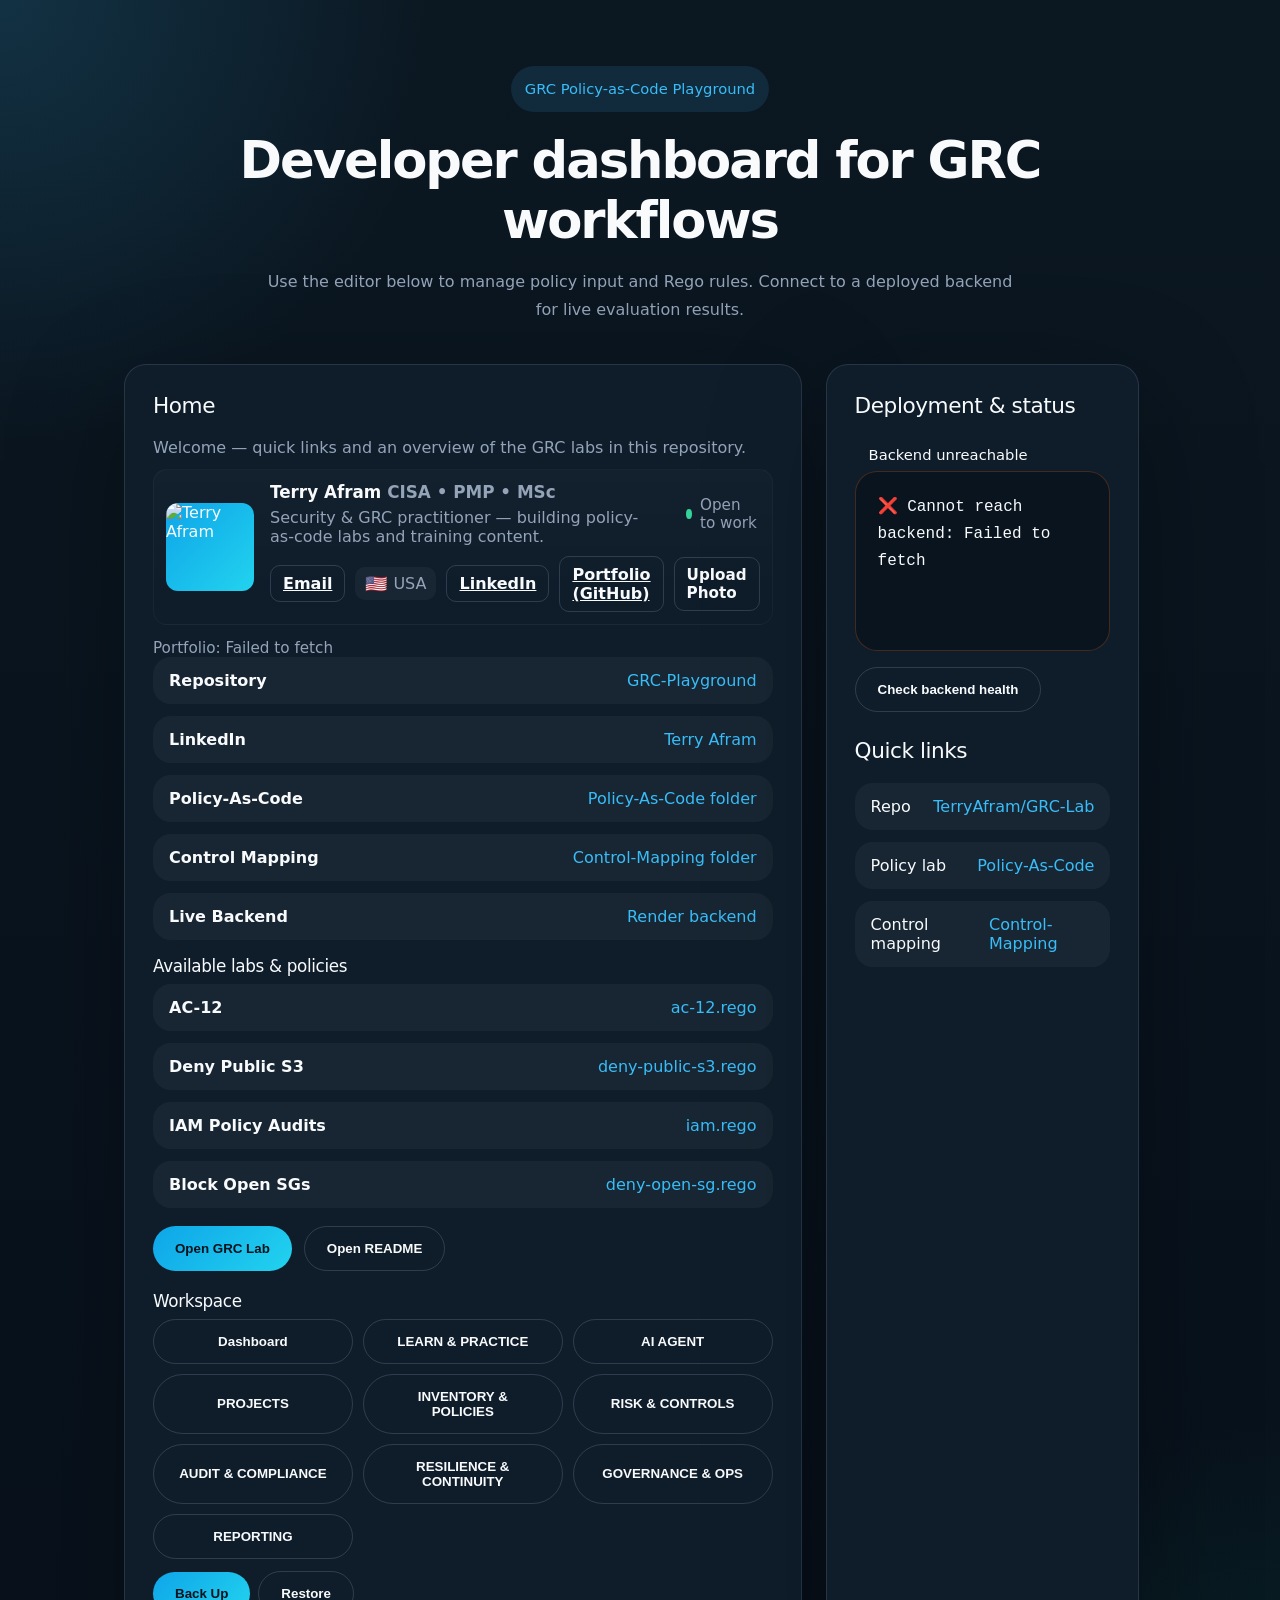
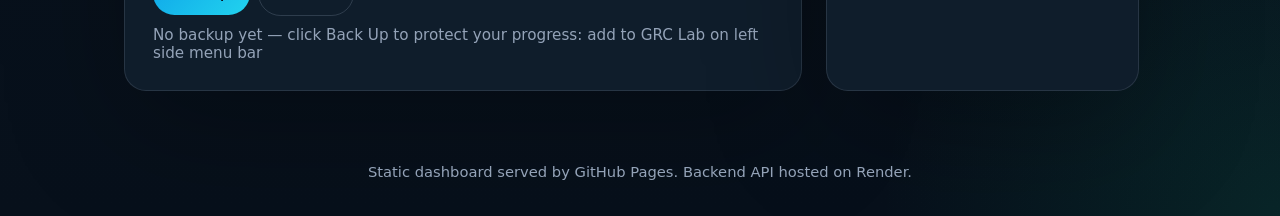
==== index.html @ cd66b857 "Force default profile avatar on Pages when no localStorage image exists" ====
<!DOCTYPE html>
<html lang="en">
<head>
  <meta charset="UTF-8" />
  <meta name="viewport" content="width=device-width, initial-scale=1.0" />
  <title>GRC Policy Dashboard</title>
  <style>
    :root {
      color-scheme: dark;
      --bg: #07101b;
      --panel: #0f1d2b;
      --panel-soft: rgba(15,29,43,.8);
      --text: #f8fafc;
      --muted: #94a3b8;
      --accent: #38bdf8;
      --accent-strong: #0ea5e9;
      --success: #22c55e;
      --warning: #facc15;
      --danger: #f97316;
      --border: rgba(148,163,184,.18);
      --radius: 22px;
      --shadow: 0 35px 120px rgba(0,0,0,.28);
    }
    * {
      box-sizing: border-box;
    }
    body {
      margin: 0;
      min-height: 100vh;
      background: radial-gradient(circle at top left, rgba(56,189,248,.16), transparent 20%),
                  radial-gradient(circle at bottom right, rgba(16,185,129,.12), transparent 18%),
                  linear-gradient(180deg, #0b1721 0%, #07101b 100%);
      color: var(--text);
      font-family: Inter, system-ui, -apple-system, BlinkMacSystemFont, "Segoe UI", sans-serif;
    }
    header {
      padding: 48px 24px 8px;
      text-align: center;
      max-width: 1080px;
      margin: 0 auto;
    }
    header h1 {
      margin: 0;
      font-size: clamp(2.5rem, 4vw, 3.8rem);
      letter-spacing: -0.04em;
    }
    header p {
      margin: 18px auto 0;
      max-width: 760px;
      color: var(--muted);
      line-height: 1.75;
      font-size: 1rem;
    }
    .grid {
      display: grid;
      grid-template-columns: 1.4fr 0.95fr;
      gap: 24px;
      max-width: 1080px;
      margin: 32px auto 48px;
      padding: 0 24px 24px;
    }
    .card {
      background: var(--panel);
      border: 1px solid var(--border);
      border-radius: var(--radius);
      box-shadow: var(--shadow);
      padding: 28px;
      overflow: hidden;
    }
    .profile-card {
      display: flex;
      gap: 16px;
      align-items: center;
      background: linear-gradient(180deg, rgba(255,255,255,0.02), transparent);
      padding: 12px;
      border-radius: 14px;
      border: 1px solid rgba(148,163,184,.06);
    }
    .profile-avatar {
      width: 88px;
      height: 88px;
      border-radius: 12px;
      overflow: hidden;
      flex-shrink: 0;
      display: flex;
      align-items: center;
      justify-content: center;
      background: linear-gradient(135deg,#0ea5e9,#22d3ee);
    }
    .profile-avatar img { width: 100%; height: 100%; object-fit: cover; display: block; }
    .profile-initials { font-weight: 800; color: #06121c; font-size: 28px; }
    .profile-meta { flex: 1; }
    .profile-name { font-size: 1.05rem; font-weight: 800; }
    .profile-bio { color: var(--muted); margin-top: 6px; }
    .profile-badges { display: flex; gap: 8px; align-items: center; margin-left: 12px; }
    .card-title {
      margin: 0 0 20px;
      font-size: 1.35rem;
      letter-spacing: -0.02em;
    }
    .pill {
      display: inline-flex;
      align-items: center;
      gap: 8px;
      padding: 10px 14px;
      border-radius: 999px;
      background: rgba(56,189,248,.12);
      color: var(--accent);
      font-size: .92rem;
      margin-bottom: 18px;
    }
    .pane {
      display: grid;
      gap: 18px;
    }
    .textarea-group {
      display: grid;
      gap: 12px;
    }
    label {
      color: var(--muted);
      font-size: .95rem;
    }
    textarea {
      width: 100%;
      min-height: 190px;
      border-radius: 20px;
      border: 1px solid rgba(148,163,184,.16);
      background: #112432;
      color: var(--text);
      padding: 18px;
      font-family: ui-monospace, SFMono-Regular, Menlo, Monaco, Consolas, "Liberation Mono", "Courier New", monospace;
      font-size: .96rem;
      line-height: 1.6;
      resize: vertical;
    }
    input[type="text"] {
      width: 100%;
      border-radius: 16px;
      border: 1px solid rgba(148,163,184,.16);
      background: #112432;
      color: var(--text);
      padding: 14px 16px;
      font-size: .95rem;
    }
    .actions {
      display: flex;
      flex-wrap: wrap;
      gap: 12px;
      margin-top: 8px;
    }
    .button {
      border: none;
      border-radius: 999px;
      cursor: pointer;
      padding: 14px 22px;
      font-weight: 700;
      transition: transform .18s ease, box-shadow .18s ease, background .18s ease;
    }
    .button:hover {
      transform: translateY(-1px);
      box-shadow: 0 18px 32px rgba(0,0,0,.22);
    }
    .button.primary { background: linear-gradient(135deg, #0ea5e9, #22d3ee); color: #06121c; }
    .button.secondary { background: rgba(255,255,255,.06); color: var(--text); }
    .button.ghost { background: transparent; border: 1px solid rgba(148,163,184,.24); color: var(--text); }
    .status-box {
      background: #09141f;
      border: 1px solid rgba(148,163,184,.12);
      border-radius: 22px;
      min-height: 180px;
      padding: 22px;
      white-space: pre-wrap;
      font-family: ui-monospace, SFMono-Regular, Menlo, Monaco, Consolas, "Liberation Mono", "Courier New", monospace;
      line-height: 1.7;
      color: var(--text);
      overflow-x: auto;
    }
    .status-box.empty { color: var(--muted); }
    .status-pill { display: inline-flex; align-items: center; gap: 8px; padding: 8px 14px; border-radius: 999px; font-size: .92rem; }
    .status-pill.live { background: rgba(34,197,94,.12); color: #86efac; }
    .status-pill.pending { background: rgba(250,204,21,.12); color: #fde68a; }
    .info-list { list-style: none; padding: 0; margin: 0; display: grid; gap: 12px; }
    .info-list a { color: var(--accent); text-decoration: none; }
    .info-list li { display: flex; justify-content: space-between; gap: 12px; padding: 14px 16px; background: rgba(255,255,255,.04); border-radius: 18px; }
    .info-list strong { color: var(--text); }
    .footer {
      text-align: center;
      color: var(--muted);
      margin: 0 auto 36px;
      max-width: 1080px;
      padding: 0 24px;
      font-size: .92rem;
    }
    @media (max-width: 960px) {
      .grid { grid-template-columns: 1fr; }
    }
  </style>
</head>
<body>
  <header>
    <p class="pill">GRC Policy-as-Code Playground</p>
    <h1>Developer dashboard for GRC workflows</h1>
    <p>Use the editor below to manage policy input and Rego rules. Connect to a deployed backend for live evaluation results.</p>
  </header>

  <main class="grid">
    <div class="left-column">
      <div id="homePanel" class="card">
        <div class="card-title">Home</div>
        <p style="color:var(--muted); margin-bottom:12px">Welcome — quick links and an overview of the GRC labs in this repository.</p>

        <div class="profile-card" style="margin-bottom:14px">
          <div class="profile-avatar">
            <img src="https://raw.githubusercontent.com/TerryAfram/GRC-Lab/main/picterry.jpeg" alt="Terry Afram" onerror="this.onerror=null;this.src='/api/profile.jpg'" />
            <div class="profile-initials">TA</div>
          </div>
          <div class="profile-meta">
            <div style="display:flex; align-items:center; justify-content:space-between; gap:12px">
              <div>
                <div class="profile-name">Terry Afram <span style="font-weight:600;color:var(--muted)">CISA • PMP • MSc</span></div>
                <div class="profile-bio">Security & GRC practitioner — building policy-as-code labs and training content.</div>
              </div>
              <div class="profile-badges">
                <span style="width:10px;height:10px;background:#34d399;border-radius:50%;display:inline-block"></span>
                <span style="color:var(--muted);font-size:.95rem">Open to work</span>
              </div>
            </div>
            <div style="margin-top:10px; display:flex; gap:10px; align-items:center;">
              <a href="mailto:aframterry@gmail.com" class="button ghost" style="padding:8px 12px; border-radius:10px">Email</a>
              <div style="display:flex; gap:6px; align-items:center; background:rgba(255,255,255,0.04); padding:6px 10px; border-radius:10px">
                <span style="font-size:18px">🇺🇸</span>
                <span style="color:var(--muted)">USA</span>
              </div>
              <a href="https://www.linkedin.com/in/terryaframkumi-cisa-pmp-msc/" target="_blank" rel="noopener" class="button ghost" style="padding:8px 12px; border-radius:10px">LinkedIn</a>
              <a href="https://github.com/TerryAfram" target="_blank" rel="noopener" class="button ghost" style="padding:8px 12px; border-radius:10px">Portfolio (GitHub)</a>
              <label class="button ghost" style="padding:8px 12px; border-radius:10px; cursor:pointer;">
                Upload Photo
                <input id="uploadPhoto" type="file" accept="image/*" style="display:none">
              </label>
            </div>
          </div>
        </div>
        <div id="portfolioInfo" style="margin-top:8px; color:var(--muted); font-size:0.95rem"></div>
        <ul class="info-list">
          <li><strong>Repository</strong><a href="https://github.com/Johnbjoseph-cybersec/GRC-Playground" target="_blank" rel="noopener">GRC-Playground</a></li>
          <li><strong>LinkedIn</strong><a href="https://www.linkedin.com/in/terryaframkumi-cisa-pmp-msc/" target="_blank" rel="noopener">Terry Afram</a></li>
          <li><strong>Policy-As-Code</strong><a href="Policy-As-Code/" target="_blank" rel="noopener">Policy-As-Code folder</a></li>
          <li><strong>Control Mapping</strong><a href="Control-Mapping/" target="_blank" rel="noopener">Control-Mapping folder</a></li>
          <li><strong>Live Backend</strong><a id="backendLink" href="https://grc-lab-1.onrender.com" target="_blank" rel="noopener">Render backend</a></li>
        </ul>
        <div style="margin-top:16px;">
          <div class="card-title" style="font-size:1.05rem; margin-bottom:8px">Available labs & policies</div>
          <ul class="info-list">
            <li><strong>AC-12</strong><a href="Policy-As-Code/ac-12/ac-12.rego">ac-12.rego</a></li>
            <li><strong>Deny Public S3</strong><a href="Policy-As-Code/Lab%2001-Deny-Public-S3/deny-public-s3.rego">deny-public-s3.rego</a></li>
            <li><strong>IAM Policy Audits</strong><a href="Policy-As-Code/IAM-Policy-Audits/policy/iam.rego">iam.rego</a></li>
            <li><strong>Block Open SGs</strong><a href="Policy-As-Code/Lab%2002-Block-Open-Security-Groups/policy/deny-open-sg.rego">deny-open-sg.rego</a></li>
          </ul>
        </div>
          <div style="margin-top:18px; display:flex; gap:12px">
            <button class="button primary" id="openLabs">Open GRC Lab</button>
            <button class="button ghost" id="goHomeReadme">Open README</button>
          </div>

          <div style="margin-top:20px">
            <div class="card-title" style="font-size:1.05rem; margin-bottom:8px">Workspace</div>
            <div style="display:grid; grid-template-columns:repeat(3,1fr); gap:10px; margin-bottom:12px">
              <button class="button ghost" id="tileDashboard">Dashboard</button>
              <button class="button ghost" id="tileLearn">LEARN & PRACTICE</button>
              <button class="button ghost" id="tileAI">AI AGENT</button>
              <button class="button ghost" id="tileProjects">PROJECTS</button>
              <button class="button ghost" id="tileInventory">INVENTORY & POLICIES</button>
              <button class="button ghost" id="tileRisk">RISK & CONTROLS</button>
              <button class="button ghost" id="tileAudit">AUDIT & COMPLIANCE</button>
              <button class="button ghost" id="tileResilience">RESILIENCE & CONTINUITY</button>
              <button class="button ghost" id="tileGovernance">GOVERNANCE & OPS</button>
              <button class="button ghost" id="tileReporting">REPORTING</button>
            </div>

            <div style="display:flex; gap:8px; align-items:center; margin-bottom:10px">
              
              <button class="button primary" id="backupBtn">Back Up</button>
              <button class="button ghost" id="restoreBtn">Restore</button>
            </div>
            <div id="backupStatus" style="color:var(--muted); font-size:0.95rem">No backup yet — click Back Up to protect your progress: add to GRC Lab on left side menu bar</div>
          </div>
      </div>

      <section id="labsPanel" class="card" style="display:none;">
        <div class="card-title">Live policy editor</div>
        <div class="pane">
          <div class="textarea-group">
            <label for="jsonInput">Configuration JSON</label>
            <textarea id="jsonInput" spellcheck="false">{
  "resources": [
    {
      "type": "aws_s3_bucket",
      "values": {
        "acl": "public-read"
      }
    }
  ]
}</textarea>
          </div>
          <div class="textarea-group">
            <label for="regoInput">Rego policy</label>
            <textarea id="regoInput" spellcheck="false">package main

deny[msg] {
  r := input.resources[_]
  r.type == "aws_s3_bucket"
  r.values.acl == "public-read"
  msg = "S3 bucket is publicly accessible"
}</textarea>
          </div>
          <div class="textarea-group">
            <label for="backendUrl">Backend API URL</label>
            <input id="backendUrl" type="text" value="https://grc-lab-1.onrender.com" />
          </div>

          <div class="actions">
            <button class="button ghost" id="backHome">Back to Home</button>
            <button class="button primary" id="evaluateButton">Evaluate rules</button>
            <button class="button secondary" id="previewButton">Preview payload</button>
            <button class="button ghost" id="downloadInput">Download JSON</button>
            <button class="button ghost" id="downloadPolicy">Download Rego</button>
          </div>
        </div>
      </section>
      <section id="learnPanel" class="card" style="display:none;">
        <div class="card-title">LEARN & PRACTICE</div>
        <div class="pane">
          <div style="display:grid; gap:10px">
            
            <button class="button ghost" id="frameworksBtn">Frameworks 480+</button>
            <button class="button ghost" id="glossaryBtn">GRC Glossary</button>
            <button class="button ghost" id="practiceScenariosBtn">Practice Scenarios</button>
            <button class="button ghost" id="guidedMissionsBtn">Guided Missions Lab</button>
            <button class="button ghost" id="isoBtn">ISO 27001 Lead Implementer</button>
            <button class="button ghost" id="interviewPrepBtn">Interview Prep Lab</button>
            <button class="button ghost" id="projectsBtn">Projects (0)</button>
            <button class="button ghost" id="portfolioBtn">Portfolio Builder</button>
          </div>
          <div class="actions" style="margin-top:12px">
            <button class="button ghost" id="backHomeLearn">Back to Home</button>
          </div>
        </div>
      </section>
    </div>

    <aside class="card">
      <div class="card-title">Deployment & status</div>
      <div id="healthPill" class="status-pill pending">Checking backend...</div>
      <div class="status-box empty" id="statusOutput">Enter your backend URL and click Evaluate to run live policy checks.

This front end is static on GitHub Pages; the backend is hosted separately on Render.</div>
      <div class="actions" style="margin-top: 16px; justify-content: flex-start;">
        <button class="button ghost" id="healthButton">Check backend health</button>
      </div>

      <div class="card-title" style="margin-top: 26px;">Quick links</div>
      <ul class="info-list">
        <li><span>Repo</span><a href="https://github.com/TerryAfram/GRC-Lab">TerryAfram/GRC-Lab</a></li>
        <li><span>Policy lab</span><a href="https://github.com/TerryAfram/GRC-Lab/tree/main/Policy-As-Code">Policy-As-Code</a></li>
        <li><span>Control mapping</span><a href="https://github.com/TerryAfram/GRC-Lab/tree/main/Control-Mapping">Control-Mapping</a></li>
      </ul>
    </aside>
  </main>

  <footer class="footer">Static dashboard served by GitHub Pages. Backend API hosted on Render.</footer>

  <script>
    const jsonArea = document.getElementById('jsonInput');
    const regoArea = document.getElementById('regoInput');
    const backendUrlInput = document.getElementById('backendUrl');
    const statusOutput = document.getElementById('statusOutput');
    const healthPill = document.getElementById('healthPill');
    const healthButton = document.getElementById('healthButton');

    const setStatus = (text, kind) => {
      statusOutput.classList.remove('empty');
      statusOutput.textContent = text;
      statusOutput.style.borderColor = kind === 'success' ? 'rgba(34,197,94,.24)' : kind === 'error' ? 'rgba(249,115,22,.24)' : 'rgba(148,163,184,.18)';
    };

    const setHealth = (message, status) => {
      healthPill.textContent = message;
      healthPill.className = 'status-pill ' + (status === 'online' ? 'live' : status === 'offline' ? 'danger' : 'pending');
    };

    const backendHealthUrl = () => backendUrlInput.value.trim().replace(/\/$/, '') + '/api/health';

    const checkBackendHealth = async () => {
      const healthUrl = backendHealthUrl();
      if (!healthUrl || healthUrl === '/api/health') {
        setHealth('Enter backend URL', 'offline');
        return;
      }

      setHealth('Checking backend...', 'pending');
      try {
        const response = await fetch(healthUrl, { method: 'GET' });
        if (response.ok) {
          const result = await response.json().catch(() => null);
          const message = result?.status === 'ok' ? 'Backend online' : 'Backend replied';
          setHealth(message, 'online');
          setStatus('✅ Backend is healthy. ' + (result?.message || 'Ready for evaluation.'), 'success');
        } else {
          setHealth('Backend unhealthy', 'offline');
          setStatus('❌ Health check failed with status ' + response.status + '.', 'error');
        }
      } catch (err) {
        setHealth('Backend unreachable', 'offline');
        setStatus('❌ Cannot reach backend: ' + err.message, 'error');
      }
    };

    document.getElementById('previewButton').addEventListener('click', () => {
      setStatus('Previewing payload...\n\n' +
        'JSON:\n' + jsonArea.value + '\n\n' +
        'Rego:\n' + regoArea.value + '\n\n' +
        'Tip: use the Evaluate button to send these values to a deployed backend.');
    });

    document.getElementById('evaluateButton').addEventListener('click', async () => {
      const backendUrl = backendUrlInput.value.trim().replace(/\/$/, '');
      if (!backendUrl) {
        setStatus('Please enter a valid backend URL before evaluating.', 'error');
        return;
      }

      setStatus('Sending evaluation request to ' + backendUrl + '/api/evaluate ...');

      try {
        const response = await fetch(backendUrl + '/api/evaluate', {
          method: 'POST',
          headers: { 'Content-Type': 'application/json' },
          body: JSON.stringify({ json_data: jsonArea.value, rego_data: regoArea.value }),
        });
        const result = await response.json();
        if (response.ok) {
          setStatus('✅ Evaluation completed successfully.\n\n' + result.output, 'success');
        } else {
          setStatus('❌ Evaluation failed (status ' + response.status + ').\n\n' + result.output, 'error');
        }
      } catch (err) {
        setStatus('Network error: ' + err.message + '\n\nCheck the backend URL and CORS policy.', 'error');
      }
    });

    const downloadFile = (name, text) => {
      const blob = new Blob([text], { type: 'text/plain;charset=utf-8' });
      const link = document.createElement('a');
      link.href = URL.createObjectURL(blob);
      link.download = name;
      document.body.appendChild(link);
      link.click();
      link.remove();
    };

    const homePanel = document.getElementById('homePanel');
    const labsPanel = document.getElementById('labsPanel');
    const openLabsBtn = document.getElementById('openLabs');
    const backHomeBtn = document.getElementById('backHome');
    const goHomeReadmeBtn = document.getElementById('goHomeReadme');

    openLabsBtn.addEventListener('click', () => {
      homePanel.style.display = 'none';
      labsPanel.style.display = 'block';
      checkBackendHealth();
    });
    backHomeBtn.addEventListener('click', () => {
      labsPanel.style.display = 'none';
      learnPanel.style.display = 'none';
      homePanel.style.display = 'block';
    });
    goHomeReadmeBtn.addEventListener('click', () => {
      window.open('https://github.com/Johnbjoseph-cybersec/GRC-Playground/blob/main/README.md', '_blank');
    });

    // Backup/restore
    const backupBtn = document.getElementById('backupBtn');
    const restoreBtn = document.getElementById('restoreBtn');
    const backupStatus = document.getElementById('backupStatus');
    const availableList = homePanel.querySelector('.info-list');

    backupBtn.addEventListener('click', () => {
      const payload = { json: jsonArea.value, rego: regoArea.value, ts: new Date().toISOString() };
      localStorage.setItem('grc_backup', JSON.stringify(payload));
      backupStatus.textContent = 'Backed up at ' + new Date().toLocaleString() + ' — added to GRC Lab.';
      // add to available labs list
      const li = document.createElement('li');
      const strong = document.createElement('strong');
      strong.textContent = 'Backup';
      const a = document.createElement('a');
      a.href = '#';
      a.textContent = 'Restore from backup';
      a.addEventListener('click', (e) => {
        e.preventDefault();
        restoreBtn.click();
      });
      li.appendChild(strong);
      li.appendChild(a);
      availableList.insertBefore(li, availableList.firstChild);
    });

    restoreBtn.addEventListener('click', () => {
      const raw = localStorage.getItem('grc_backup');
      if (!raw) {
        backupStatus.textContent = 'No backup found. Create one using Back Up.';
        return;
      }
      const payload = JSON.parse(raw);
      jsonArea.value = payload.json;
      regoArea.value = payload.rego;
      backupStatus.textContent = 'Restored backup from ' + new Date(payload.ts).toLocaleString();
      // open labs editor for user
      openLabsBtn.click();
      setStatus('Backup restored into the editor.', 'success');
    });

    // Tiles can focus into specific sections; open Learn panel for the Learn tile
    document.getElementById('tileDashboard').addEventListener('click', () => { window.scrollTo({top:0, behavior:'smooth'}); });
    document.getElementById('tileLearn').addEventListener('click', () => {
      homePanel.style.display = 'none';
      labsPanel.style.display = 'none';
      learnPanel.style.display = 'block';
    });
    document.getElementById('tileAI').addEventListener('click', () => { alert('AI AGENT: not configured yet.'); });
    document.getElementById('tileInventory').addEventListener('click', () => { openLabsBtn.click(); });
    document.getElementById('tileRisk').addEventListener('click', () => { alert('RISK & CONTROLS: use AC-12 and policy audits.'); });
    document.getElementById('tileAudit').addEventListener('click', () => { alert('AUDIT & COMPLIANCE: run evaluations and export reports.'); });
    document.getElementById('tileResilience').addEventListener('click', () => { alert('RESILIENCE & CONTINUITY: not configured.'); });
    document.getElementById('tileGovernance').addEventListener('click', () => { alert('GOVERNANCE & OPS: not configured.'); });
    document.getElementById('tileReporting').addEventListener('click', () => { alert('REPORTING: not configured.'); });

    // Learn panel back button
    document.getElementById('backHomeLearn').addEventListener('click', () => {
      learnPanel.style.display = 'none';
      homePanel.style.display = 'block';
    });

    // Profile photo upload / load from localStorage
    const uploadInput = document.getElementById('uploadPhoto');
    const profileAvatarImg = document.querySelector('.profile-avatar img');
    const profileInitials = document.querySelector('.profile-initials');

    const loadStoredProfile = () => {
      try {
        const stored = localStorage.getItem('grc_profile_photo');
        if (stored) {
          profileAvatarImg.src = stored;
          profileAvatarImg.style.display = 'block';
          profileInitials.style.display = 'none';
        } else {
          profileAvatarImg.src = 'https://raw.githubusercontent.com/TerryAfram/GRC-Lab/main/picterry.jpeg';
          profileAvatarImg.style.display = 'block';
          profileInitials.style.display = 'none';
        }
      } catch (e) {
        console.error(e);
        profileAvatarImg.src = 'https://raw.githubusercontent.com/TerryAfram/GRC-Lab/main/picterry.jpeg';
        profileAvatarImg.style.display = 'block';
        profileInitials.style.display = 'none';
      }
    };

    uploadInput.addEventListener('change', (ev) => {
      const file = ev.target.files && ev.target.files[0];
      if (!file) return;
      const reader = new FileReader();
      reader.onload = async () => {
        const data = reader.result;
        try { localStorage.setItem('grc_profile_photo', data); } catch (e) { console.warn('Cannot store image in localStorage'); }
        profileAvatarImg.src = data;
        profileAvatarImg.style.display = 'block';
        profileInitials.style.display = 'none';

        // Try uploading to the backend if configured
        const backend = backendUrlInput.value.trim().replace(/\/$/, '');
        if (backend) {
          try {
            const form = new FormData();
            form.append('file', file, file.name);
            const resp = await fetch(backend + '/api/upload-profile', { method: 'POST', body: form });
            if (resp.ok) {
              const j = await resp.json();
              // If backend serves the image, try to use that URL
              if (j.url) {
                profileAvatarImg.src = j.url + '?_ts=' + Date.now();
                profileAvatarImg.style.display = 'block';
                profileInitials.style.display = 'none';
              }
            } else {
              console.warn('Server upload failed', resp.status);
            }
          } catch (e) { console.warn('Upload to server failed', e); }
        }
      };
      reader.readAsDataURL(file);
    });

    // load stored profile photo on startup
    loadStoredProfile();

    // Portfolio fetch
    const portfolioInfo = document.getElementById('portfolioInfo');
    const renderPortfolio = (data) => {
      if (!data) { portfolioInfo.textContent = 'Portfolio not available.'; return; }
      if (data.error) { portfolioInfo.textContent = 'Portfolio: ' + (data.detail || data.error); return; }
      portfolioInfo.innerHTML = `Repository: <a href="${data.url}" target="_blank">${data.name}</a> — ${data.description || ''} &nbsp; ⭐ ${data.stars || 0} • Forks ${data.forks || 0}`;
    };

    const fetchPortfolio = async () => {
      const backend = backendUrlInput.value.trim().replace(/\/$/, '');
      try {
        let resp;
        if (backend) {
          resp = await fetch(backend + '/api/github-portfolio');
        } else {
          resp = await fetch('https://api.github.com/repos/TerryAfram/GRC-portfolio');
        }
        const j = await resp.json();
        renderPortfolio(j);
      } catch (e) {
        renderPortfolio({ error: 'failed', detail: e.message });
      }
    };

    // Fetch on load and when backend changes
    window.addEventListener('load', () => { fetchPortfolio(); checkBackendHealth(); });
    backendUrlInput.addEventListener('blur', fetchPortfolio);

    healthButton.addEventListener('click', checkBackendHealth);
    backendUrlInput.addEventListener('change', () => setHealth('Backend URL updated', 'pending'));
    backendUrlInput.addEventListener('blur', checkBackendHealth);

    document.getElementById('downloadInput').addEventListener('click', () => {
      downloadFile('input.json', jsonArea.value);
    });
    document.getElementById('downloadPolicy').addEventListener('click', () => {
      downloadFile('policy.rego', regoArea.value);
    });

    window.addEventListener('load', checkBackendHealth);

    // Projects tile opens the projects page (new tab)
    const tileProjects = document.getElementById('tileProjects');
    if (tileProjects) tileProjects.addEventListener('click', () => { window.open('projects.html', '_blank'); });
  </script>
</body>
</html>
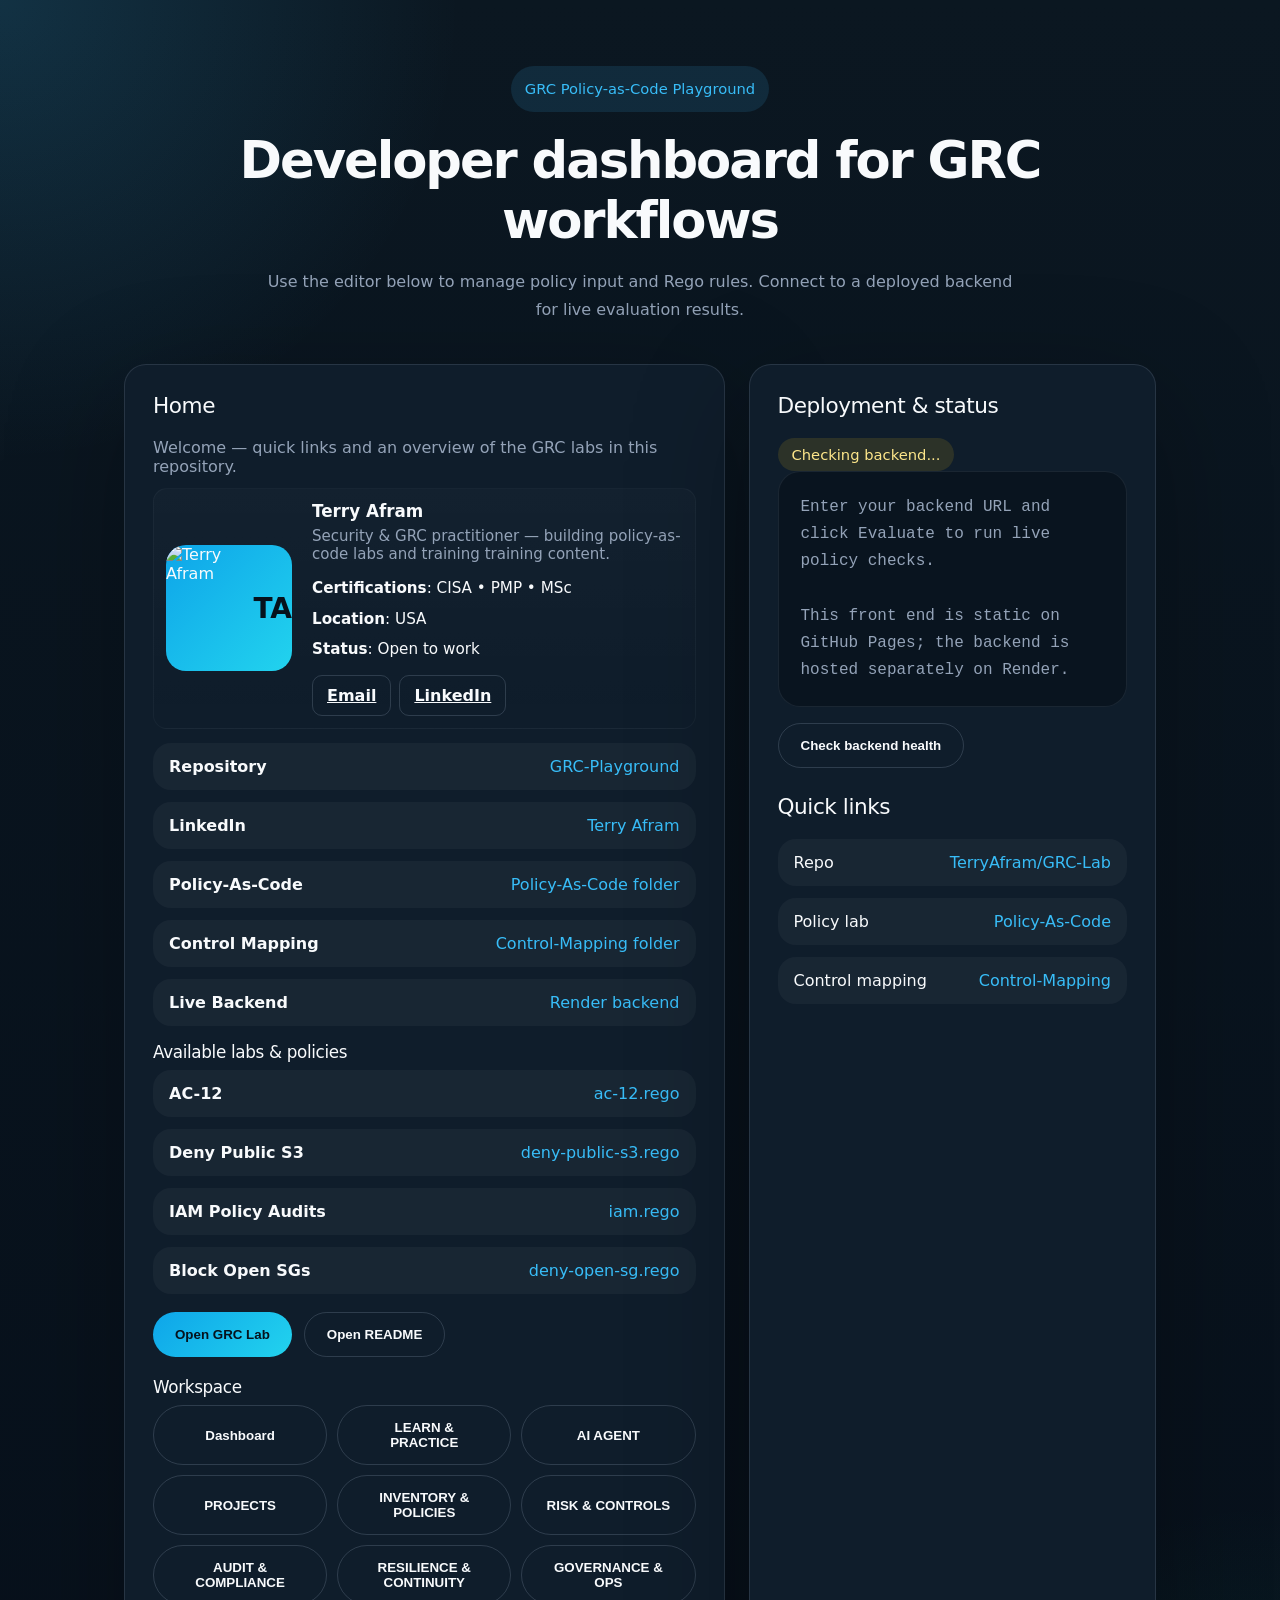
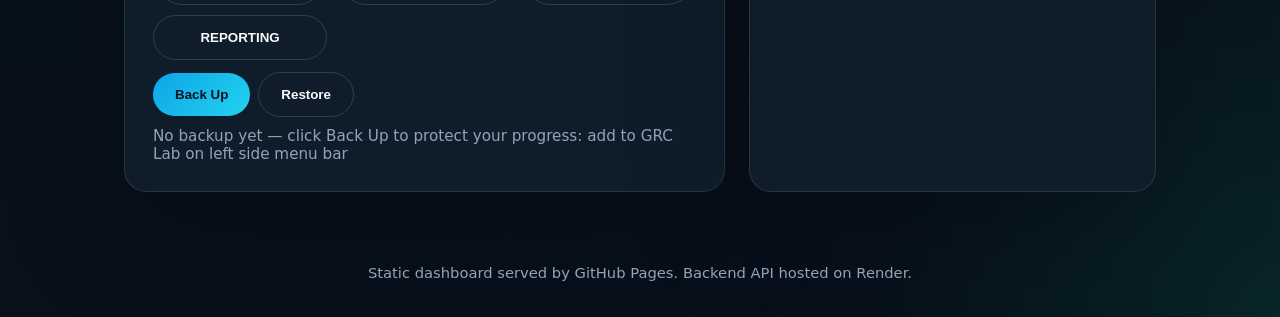
==== commit 9c0d22c3: "Enhance profile card: larger avatar and clearer certifications" ====
--- a/index.html
+++ b/index.html
@@ -210,34 +210,26 @@
         <div class="card-title">Home</div>
         <p style="color:var(--muted); margin-bottom:12px">Welcome — quick links and an overview of the GRC labs in this repository.</p>
 
-        <div class="profile-card" style="margin-bottom:14px">
-          <div class="profile-avatar">
+        <div class="profile-card" style="margin-bottom:14px; gap:20px;">
+          <div class="profile-avatar" style="width:126px; height:126px; border-radius:20px;">
             <img src="https://raw.githubusercontent.com/TerryAfram/GRC-Lab/main/picterry.jpeg" alt="Terry Afram" onerror="this.onerror=null;this.src='/api/profile.jpg'" />
             <div class="profile-initials">TA</div>
           </div>
           <div class="profile-meta">
-            <div style="display:flex; align-items:center; justify-content:space-between; gap:12px">
-              <div>
-                <div class="profile-name">Terry Afram <span style="font-weight:600;color:var(--muted)">CISA • PMP • MSc</span></div>
-                <div class="profile-bio">Security & GRC practitioner — building policy-as-code labs and training content.</div>
+            <div style="display:flex; align-items:flex-start; justify-content:space-between; gap:14px; flex-wrap:wrap;">
+              <div style="flex:1; min-width:220px;">
+                <div class="profile-name">Terry Afram</div>
+                <div style="margin-top:6px; font-size:0.94rem; color:var(--muted);">Security & GRC practitioner — building policy-as-code labs and training training content.</div>
+                <div style="margin-top:14px; display:grid; gap:8px; font-size:0.95rem; line-height:1.5;">
+                  <div><strong>Certifications</strong>: CISA • PMP • MSc</div>
+                  <div><strong>Location</strong>: USA</div>
+                  <div><strong>Status</strong>: Open to work</div>
+                </div>
               </div>
-              <div class="profile-badges">
-                <span style="width:10px;height:10px;background:#34d399;border-radius:50%;display:inline-block"></span>
-                <span style="color:var(--muted);font-size:.95rem">Open to work</span>
+              <div style="display:flex; gap:8px; flex-wrap:wrap; align-items:center;">
+                <a href="mailto:aframterry@gmail.com" class="button ghost" style="padding:10px 14px; border-radius:10px">Email</a>
+                <a href="https://www.linkedin.com/in/terryaframkumi-cisa-pmp-msc/" target="_blank" rel="noopener" class="button ghost" style="padding:10px 14px; border-radius:10px">LinkedIn</a>
               </div>
-            </div>
-            <div style="margin-top:10px; display:flex; gap:10px; align-items:center;">
-              <a href="mailto:aframterry@gmail.com" class="button ghost" style="padding:8px 12px; border-radius:10px">Email</a>
-              <div style="display:flex; gap:6px; align-items:center; background:rgba(255,255,255,0.04); padding:6px 10px; border-radius:10px">
-                <span style="font-size:18px">🇺🇸</span>
-                <span style="color:var(--muted)">USA</span>
-              </div>
-              <a href="https://www.linkedin.com/in/terryaframkumi-cisa-pmp-msc/" target="_blank" rel="noopener" class="button ghost" style="padding:8px 12px; border-radius:10px">LinkedIn</a>
-              <a href="https://github.com/TerryAfram" target="_blank" rel="noopener" class="button ghost" style="padding:8px 12px; border-radius:10px">Portfolio (GitHub)</a>
-              <label class="button ghost" style="padding:8px 12px; border-radius:10px; cursor:pointer;">
-                Upload Photo
-                <input id="uploadPhoto" type="file" accept="image/*" style="display:none">
-              </label>
             </div>
           </div>
         </div>
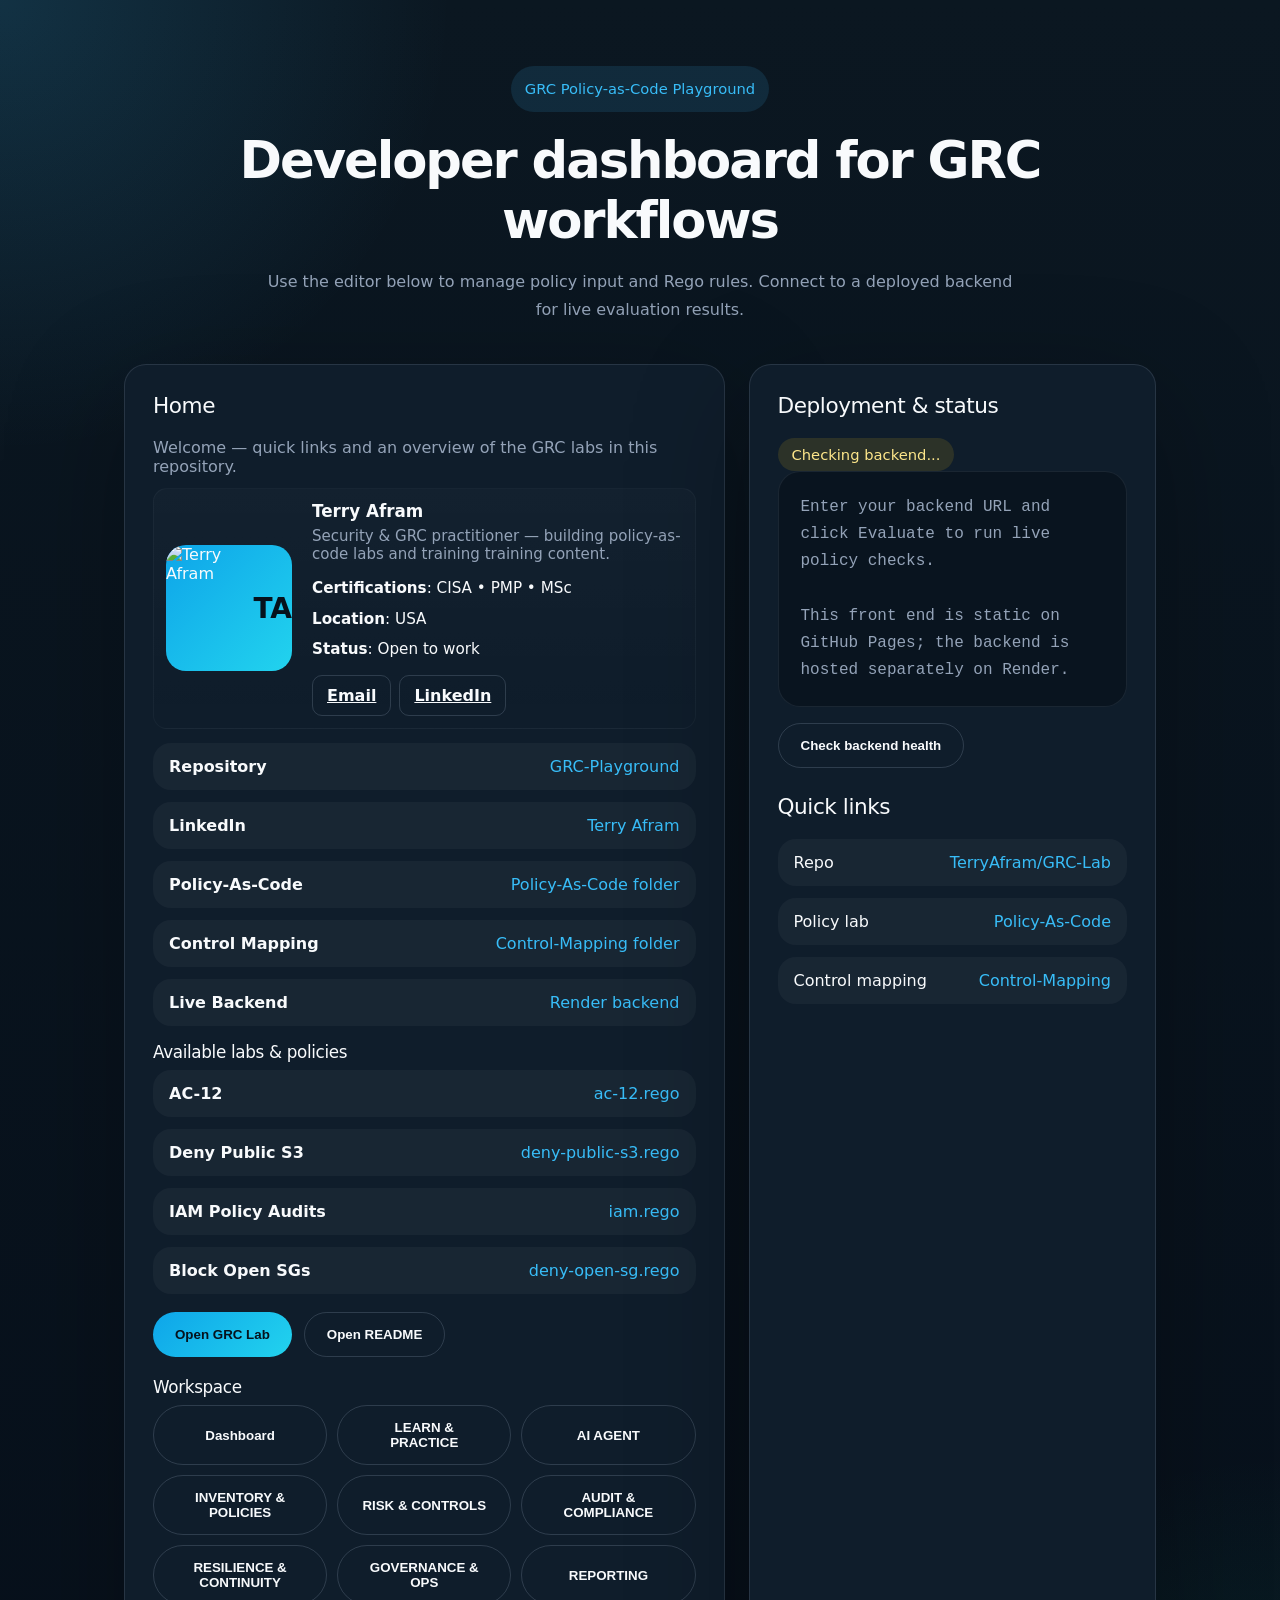
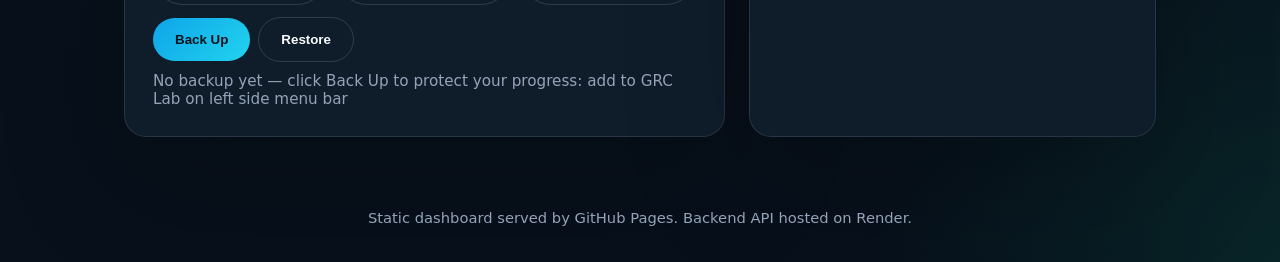
==== commit 50a716d7: "Remove extra project links from dashboard" ====
--- a/index.html
+++ b/index.html
@@ -261,7 +261,6 @@
               <button class="button ghost" id="tileDashboard">Dashboard</button>
               <button class="button ghost" id="tileLearn">LEARN & PRACTICE</button>
               <button class="button ghost" id="tileAI">AI AGENT</button>
-              <button class="button ghost" id="tileProjects">PROJECTS</button>
               <button class="button ghost" id="tileInventory">INVENTORY & POLICIES</button>
               <button class="button ghost" id="tileRisk">RISK & CONTROLS</button>
               <button class="button ghost" id="tileAudit">AUDIT & COMPLIANCE</button>
@@ -331,7 +330,6 @@
             <button class="button ghost" id="guidedMissionsBtn">Guided Missions Lab</button>
             <button class="button ghost" id="isoBtn">ISO 27001 Lead Implementer</button>
             <button class="button ghost" id="interviewPrepBtn">Interview Prep Lab</button>
-            <button class="button ghost" id="projectsBtn">Projects (0)</button>
             <button class="button ghost" id="portfolioBtn">Portfolio Builder</button>
           </div>
           <div class="actions" style="margin-top:12px">
@@ -638,8 +636,6 @@
     window.addEventListener('load', checkBackendHealth);
 
     // Projects tile opens the projects page (new tab)
-    const tileProjects = document.getElementById('tileProjects');
-    if (tileProjects) tileProjects.addEventListener('click', () => { window.open('projects.html', '_blank'); });
   </script>
 </body>
 </html>
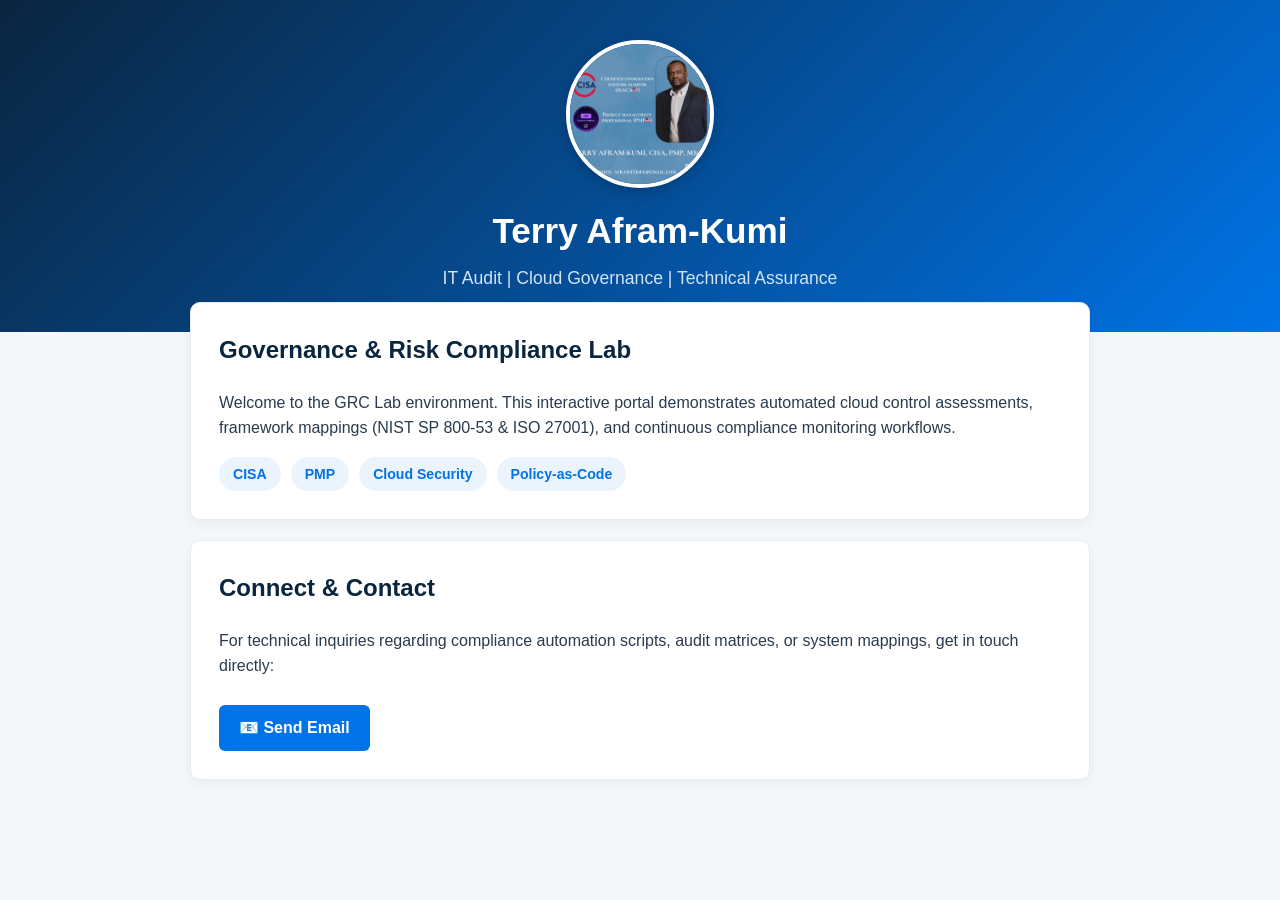
==== commit 18919067: "Apply blue theme, update page copy, add email link, and clean up landing page" ====
--- a/index.html
+++ b/index.html
@@ -1,641 +1,42 @@
 <!DOCTYPE html>
 <html lang="en">
 <head>
-  <meta charset="UTF-8" />
-  <meta name="viewport" content="width=device-width, initial-scale=1.0" />
-  <title>GRC Policy Dashboard</title>
-  <style>
-    :root {
-      color-scheme: dark;
-      --bg: #07101b;
-      --panel: #0f1d2b;
-      --panel-soft: rgba(15,29,43,.8);
-      --text: #f8fafc;
-      --muted: #94a3b8;
-      --accent: #38bdf8;
-      --accent-strong: #0ea5e9;
-      --success: #22c55e;
-      --warning: #facc15;
-      --danger: #f97316;
-      --border: rgba(148,163,184,.18);
-      --radius: 22px;
-      --shadow: 0 35px 120px rgba(0,0,0,.28);
-    }
-    * {
-      box-sizing: border-box;
-    }
-    body {
-      margin: 0;
-      min-height: 100vh;
-      background: radial-gradient(circle at top left, rgba(56,189,248,.16), transparent 20%),
-                  radial-gradient(circle at bottom right, rgba(16,185,129,.12), transparent 18%),
-                  linear-gradient(180deg, #0b1721 0%, #07101b 100%);
-      color: var(--text);
-      font-family: Inter, system-ui, -apple-system, BlinkMacSystemFont, "Segoe UI", sans-serif;
-    }
-    header {
-      padding: 48px 24px 8px;
-      text-align: center;
-      max-width: 1080px;
-      margin: 0 auto;
-    }
-    header h1 {
-      margin: 0;
-      font-size: clamp(2.5rem, 4vw, 3.8rem);
-      letter-spacing: -0.04em;
-    }
-    header p {
-      margin: 18px auto 0;
-      max-width: 760px;
-      color: var(--muted);
-      line-height: 1.75;
-      font-size: 1rem;
-    }
-    .grid {
-      display: grid;
-      grid-template-columns: 1.4fr 0.95fr;
-      gap: 24px;
-      max-width: 1080px;
-      margin: 32px auto 48px;
-      padding: 0 24px 24px;
-    }
-    .card {
-      background: var(--panel);
-      border: 1px solid var(--border);
-      border-radius: var(--radius);
-      box-shadow: var(--shadow);
-      padding: 28px;
-      overflow: hidden;
-    }
-    .profile-card {
-      display: flex;
-      gap: 16px;
-      align-items: center;
-      background: linear-gradient(180deg, rgba(255,255,255,0.02), transparent);
-      padding: 12px;
-      border-radius: 14px;
-      border: 1px solid rgba(148,163,184,.06);
-    }
-    .profile-avatar {
-      width: 88px;
-      height: 88px;
-      border-radius: 12px;
-      overflow: hidden;
-      flex-shrink: 0;
-      display: flex;
-      align-items: center;
-      justify-content: center;
-      background: linear-gradient(135deg,#0ea5e9,#22d3ee);
-    }
-    .profile-avatar img { width: 100%; height: 100%; object-fit: cover; display: block; }
-    .profile-initials { font-weight: 800; color: #06121c; font-size: 28px; }
-    .profile-meta { flex: 1; }
-    .profile-name { font-size: 1.05rem; font-weight: 800; }
-    .profile-bio { color: var(--muted); margin-top: 6px; }
-    .profile-badges { display: flex; gap: 8px; align-items: center; margin-left: 12px; }
-    .card-title {
-      margin: 0 0 20px;
-      font-size: 1.35rem;
-      letter-spacing: -0.02em;
-    }
-    .pill {
-      display: inline-flex;
-      align-items: center;
-      gap: 8px;
-      padding: 10px 14px;
-      border-radius: 999px;
-      background: rgba(56,189,248,.12);
-      color: var(--accent);
-      font-size: .92rem;
-      margin-bottom: 18px;
-    }
-    .pane {
-      display: grid;
-      gap: 18px;
-    }
-    .textarea-group {
-      display: grid;
-      gap: 12px;
-    }
-    label {
-      color: var(--muted);
-      font-size: .95rem;
-    }
-    textarea {
-      width: 100%;
-      min-height: 190px;
-      border-radius: 20px;
-      border: 1px solid rgba(148,163,184,.16);
-      background: #112432;
-      color: var(--text);
-      padding: 18px;
-      font-family: ui-monospace, SFMono-Regular, Menlo, Monaco, Consolas, "Liberation Mono", "Courier New", monospace;
-      font-size: .96rem;
-      line-height: 1.6;
-      resize: vertical;
-    }
-    input[type="text"] {
-      width: 100%;
-      border-radius: 16px;
-      border: 1px solid rgba(148,163,184,.16);
-      background: #112432;
-      color: var(--text);
-      padding: 14px 16px;
-      font-size: .95rem;
-    }
-    .actions {
-      display: flex;
-      flex-wrap: wrap;
-      gap: 12px;
-      margin-top: 8px;
-    }
-    .button {
-      border: none;
-      border-radius: 999px;
-      cursor: pointer;
-      padding: 14px 22px;
-      font-weight: 700;
-      transition: transform .18s ease, box-shadow .18s ease, background .18s ease;
-    }
-    .button:hover {
-      transform: translateY(-1px);
-      box-shadow: 0 18px 32px rgba(0,0,0,.22);
-    }
-    .button.primary { background: linear-gradient(135deg, #0ea5e9, #22d3ee); color: #06121c; }
-    .button.secondary { background: rgba(255,255,255,.06); color: var(--text); }
-    .button.ghost { background: transparent; border: 1px solid rgba(148,163,184,.24); color: var(--text); }
-    .status-box {
-      background: #09141f;
-      border: 1px solid rgba(148,163,184,.12);
-      border-radius: 22px;
-      min-height: 180px;
-      padding: 22px;
-      white-space: pre-wrap;
-      font-family: ui-monospace, SFMono-Regular, Menlo, Monaco, Consolas, "Liberation Mono", "Courier New", monospace;
-      line-height: 1.7;
-      color: var(--text);
-      overflow-x: auto;
-    }
-    .status-box.empty { color: var(--muted); }
-    .status-pill { display: inline-flex; align-items: center; gap: 8px; padding: 8px 14px; border-radius: 999px; font-size: .92rem; }
-    .status-pill.live { background: rgba(34,197,94,.12); color: #86efac; }
-    .status-pill.pending { background: rgba(250,204,21,.12); color: #fde68a; }
-    .info-list { list-style: none; padding: 0; margin: 0; display: grid; gap: 12px; }
-    .info-list a { color: var(--accent); text-decoration: none; }
-    .info-list li { display: flex; justify-content: space-between; gap: 12px; padding: 14px 16px; background: rgba(255,255,255,.04); border-radius: 18px; }
-    .info-list strong { color: var(--text); }
-    .footer {
-      text-align: center;
-      color: var(--muted);
-      margin: 0 auto 36px;
-      max-width: 1080px;
-      padding: 0 24px;
-      font-size: .92rem;
-    }
-    @media (max-width: 960px) {
-      .grid { grid-template-columns: 1fr; }
-    }
-  </style>
+    <meta charset="UTF-8">
+    <meta name="viewport" content="width=device-width, initial-scale=1.0">
+    <title>GRC Lab & Compliance Engine</title>
+    <link rel="stylesheet" href="static/style.css">
 </head>
 <body>
-  <header>
-    <p class="pill">GRC Policy-as-Code Playground</p>
-    <h1>Developer dashboard for GRC workflows</h1>
-    <p>Use the editor below to manage policy input and Rego rules. Connect to a deployed backend for live evaluation results.</p>
-  </header>
 
-  <main class="grid">
-    <div class="left-column">
-      <div id="homePanel" class="card">
-        <div class="card-title">Home</div>
-        <p style="color:var(--muted); margin-bottom:12px">Welcome — quick links and an overview of the GRC labs in this repository.</p>
+    <header>
+        <img src="static/picterry.jpeg" alt="Terry Afram-Kumi" class="profile-pic">
+        <h1>Terry Afram-Kumi</h1>
+        <p class="subtitle">IT Audit | Cloud Governance | Technical Assurance</p>
+    </header>
 
-        <div class="profile-card" style="margin-bottom:14px; gap:20px;">
-          <div class="profile-avatar" style="width:126px; height:126px; border-radius:20px;">
-            <img src="https://raw.githubusercontent.com/TerryAfram/GRC-Lab/main/picterry.jpeg" alt="Terry Afram" onerror="this.onerror=null;this.src='/api/profile.jpg'" />
-            <div class="profile-initials">TA</div>
-          </div>
-          <div class="profile-meta">
-            <div style="display:flex; align-items:flex-start; justify-content:space-between; gap:14px; flex-wrap:wrap;">
-              <div style="flex:1; min-width:220px;">
-                <div class="profile-name">Terry Afram</div>
-                <div style="margin-top:6px; font-size:0.94rem; color:var(--muted);">Security & GRC practitioner — building policy-as-code labs and training training content.</div>
-                <div style="margin-top:14px; display:grid; gap:8px; font-size:0.95rem; line-height:1.5;">
-                  <div><strong>Certifications</strong>: CISA • PMP • MSc</div>
-                  <div><strong>Location</strong>: USA</div>
-                  <div><strong>Status</strong>: Open to work</div>
-                </div>
-              </div>
-              <div style="display:flex; gap:8px; flex-wrap:wrap; align-items:center;">
-                <a href="mailto:aframterry@gmail.com" class="button ghost" style="padding:10px 14px; border-radius:10px">Email</a>
-                <a href="https://www.linkedin.com/in/terryaframkumi-cisa-pmp-msc/" target="_blank" rel="noopener" class="button ghost" style="padding:10px 14px; border-radius:10px">LinkedIn</a>
-              </div>
+    <div class="container">
+        
+        <!-- About Section -->
+        <div class="card">
+            <h2>Governance & Risk Compliance Lab</h2>
+            <p>Welcome to the GRC Lab environment. This interactive portal demonstrates automated cloud control assessments, framework mappings (NIST SP 800-53 & ISO 27001), and continuous compliance monitoring workflows.</p>
+            
+            <div class="badge-container">
+                <span class="badge">CISA</span>
+                <span class="badge">PMP</span>
+                <span class="badge">Cloud Security</span>
+                <span class="badge">Policy-as-Code</span>
             </div>
-          </div>
         </div>
-        <div id="portfolioInfo" style="margin-top:8px; color:var(--muted); font-size:0.95rem"></div>
-        <ul class="info-list">
-          <li><strong>Repository</strong><a href="https://github.com/Johnbjoseph-cybersec/GRC-Playground" target="_blank" rel="noopener">GRC-Playground</a></li>
-          <li><strong>LinkedIn</strong><a href="https://www.linkedin.com/in/terryaframkumi-cisa-pmp-msc/" target="_blank" rel="noopener">Terry Afram</a></li>
-          <li><strong>Policy-As-Code</strong><a href="Policy-As-Code/" target="_blank" rel="noopener">Policy-As-Code folder</a></li>
-          <li><strong>Control Mapping</strong><a href="Control-Mapping/" target="_blank" rel="noopener">Control-Mapping folder</a></li>
-          <li><strong>Live Backend</strong><a id="backendLink" href="https://grc-lab-1.onrender.com" target="_blank" rel="noopener">Render backend</a></li>
-        </ul>
-        <div style="margin-top:16px;">
-          <div class="card-title" style="font-size:1.05rem; margin-bottom:8px">Available labs & policies</div>
-          <ul class="info-list">
-            <li><strong>AC-12</strong><a href="Policy-As-Code/ac-12/ac-12.rego">ac-12.rego</a></li>
-            <li><strong>Deny Public S3</strong><a href="Policy-As-Code/Lab%2001-Deny-Public-S3/deny-public-s3.rego">deny-public-s3.rego</a></li>
-            <li><strong>IAM Policy Audits</strong><a href="Policy-As-Code/IAM-Policy-Audits/policy/iam.rego">iam.rego</a></li>
-            <li><strong>Block Open SGs</strong><a href="Policy-As-Code/Lab%2002-Block-Open-Security-Groups/policy/deny-open-sg.rego">deny-open-sg.rego</a></li>
-          </ul>
+
+        <!-- Contact Section -->
+        <div class="card">
+            <h2>Connect & Contact</h2>
+            <p>For technical inquiries regarding compliance automation scripts, audit matrices, or system mappings, get in touch directly:</p>
+            <a href="mailto:terryafram@gmail.com" class="email-btn">📧 Send Email</a>
         </div>
-          <div style="margin-top:18px; display:flex; gap:12px">
-            <button class="button primary" id="openLabs">Open GRC Lab</button>
-            <button class="button ghost" id="goHomeReadme">Open README</button>
-          </div>
 
-          <div style="margin-top:20px">
-            <div class="card-title" style="font-size:1.05rem; margin-bottom:8px">Workspace</div>
-            <div style="display:grid; grid-template-columns:repeat(3,1fr); gap:10px; margin-bottom:12px">
-              <button class="button ghost" id="tileDashboard">Dashboard</button>
-              <button class="button ghost" id="tileLearn">LEARN & PRACTICE</button>
-              <button class="button ghost" id="tileAI">AI AGENT</button>
-              <button class="button ghost" id="tileInventory">INVENTORY & POLICIES</button>
-              <button class="button ghost" id="tileRisk">RISK & CONTROLS</button>
-              <button class="button ghost" id="tileAudit">AUDIT & COMPLIANCE</button>
-              <button class="button ghost" id="tileResilience">RESILIENCE & CONTINUITY</button>
-              <button class="button ghost" id="tileGovernance">GOVERNANCE & OPS</button>
-              <button class="button ghost" id="tileReporting">REPORTING</button>
-            </div>
-
-            <div style="display:flex; gap:8px; align-items:center; margin-bottom:10px">
-              
-              <button class="button primary" id="backupBtn">Back Up</button>
-              <button class="button ghost" id="restoreBtn">Restore</button>
-            </div>
-            <div id="backupStatus" style="color:var(--muted); font-size:0.95rem">No backup yet — click Back Up to protect your progress: add to GRC Lab on left side menu bar</div>
-          </div>
-      </div>
-
-      <section id="labsPanel" class="card" style="display:none;">
-        <div class="card-title">Live policy editor</div>
-        <div class="pane">
-          <div class="textarea-group">
-            <label for="jsonInput">Configuration JSON</label>
-            <textarea id="jsonInput" spellcheck="false">{
-  "resources": [
-    {
-      "type": "aws_s3_bucket",
-      "values": {
-        "acl": "public-read"
-      }
-    }
-  ]
-}</textarea>
-          </div>
-          <div class="textarea-group">
-            <label for="regoInput">Rego policy</label>
-            <textarea id="regoInput" spellcheck="false">package main
-
-deny[msg] {
-  r := input.resources[_]
-  r.type == "aws_s3_bucket"
-  r.values.acl == "public-read"
-  msg = "S3 bucket is publicly accessible"
-}</textarea>
-          </div>
-          <div class="textarea-group">
-            <label for="backendUrl">Backend API URL</label>
-            <input id="backendUrl" type="text" value="https://grc-lab-1.onrender.com" />
-          </div>
-
-          <div class="actions">
-            <button class="button ghost" id="backHome">Back to Home</button>
-            <button class="button primary" id="evaluateButton">Evaluate rules</button>
-            <button class="button secondary" id="previewButton">Preview payload</button>
-            <button class="button ghost" id="downloadInput">Download JSON</button>
-            <button class="button ghost" id="downloadPolicy">Download Rego</button>
-          </div>
-        </div>
-      </section>
-      <section id="learnPanel" class="card" style="display:none;">
-        <div class="card-title">LEARN & PRACTICE</div>
-        <div class="pane">
-          <div style="display:grid; gap:10px">
-            
-            <button class="button ghost" id="frameworksBtn">Frameworks 480+</button>
-            <button class="button ghost" id="glossaryBtn">GRC Glossary</button>
-            <button class="button ghost" id="practiceScenariosBtn">Practice Scenarios</button>
-            <button class="button ghost" id="guidedMissionsBtn">Guided Missions Lab</button>
-            <button class="button ghost" id="isoBtn">ISO 27001 Lead Implementer</button>
-            <button class="button ghost" id="interviewPrepBtn">Interview Prep Lab</button>
-            <button class="button ghost" id="portfolioBtn">Portfolio Builder</button>
-          </div>
-          <div class="actions" style="margin-top:12px">
-            <button class="button ghost" id="backHomeLearn">Back to Home</button>
-          </div>
-        </div>
-      </section>
     </div>
 
-    <aside class="card">
-      <div class="card-title">Deployment & status</div>
-      <div id="healthPill" class="status-pill pending">Checking backend...</div>
-      <div class="status-box empty" id="statusOutput">Enter your backend URL and click Evaluate to run live policy checks.
-
-This front end is static on GitHub Pages; the backend is hosted separately on Render.</div>
-      <div class="actions" style="margin-top: 16px; justify-content: flex-start;">
-        <button class="button ghost" id="healthButton">Check backend health</button>
-      </div>
-
-      <div class="card-title" style="margin-top: 26px;">Quick links</div>
-      <ul class="info-list">
-        <li><span>Repo</span><a href="https://github.com/TerryAfram/GRC-Lab">TerryAfram/GRC-Lab</a></li>
-        <li><span>Policy lab</span><a href="https://github.com/TerryAfram/GRC-Lab/tree/main/Policy-As-Code">Policy-As-Code</a></li>
-        <li><span>Control mapping</span><a href="https://github.com/TerryAfram/GRC-Lab/tree/main/Control-Mapping">Control-Mapping</a></li>
-      </ul>
-    </aside>
-  </main>
-
-  <footer class="footer">Static dashboard served by GitHub Pages. Backend API hosted on Render.</footer>
-
-  <script>
-    const jsonArea = document.getElementById('jsonInput');
-    const regoArea = document.getElementById('regoInput');
-    const backendUrlInput = document.getElementById('backendUrl');
-    const statusOutput = document.getElementById('statusOutput');
-    const healthPill = document.getElementById('healthPill');
-    const healthButton = document.getElementById('healthButton');
-
-    const setStatus = (text, kind) => {
-      statusOutput.classList.remove('empty');
-      statusOutput.textContent = text;
-      statusOutput.style.borderColor = kind === 'success' ? 'rgba(34,197,94,.24)' : kind === 'error' ? 'rgba(249,115,22,.24)' : 'rgba(148,163,184,.18)';
-    };
-
-    const setHealth = (message, status) => {
-      healthPill.textContent = message;
-      healthPill.className = 'status-pill ' + (status === 'online' ? 'live' : status === 'offline' ? 'danger' : 'pending');
-    };
-
-    const backendHealthUrl = () => backendUrlInput.value.trim().replace(/\/$/, '') + '/api/health';
-
-    const checkBackendHealth = async () => {
-      const healthUrl = backendHealthUrl();
-      if (!healthUrl || healthUrl === '/api/health') {
-        setHealth('Enter backend URL', 'offline');
-        return;
-      }
-
-      setHealth('Checking backend...', 'pending');
-      try {
-        const response = await fetch(healthUrl, { method: 'GET' });
-        if (response.ok) {
-          const result = await response.json().catch(() => null);
-          const message = result?.status === 'ok' ? 'Backend online' : 'Backend replied';
-          setHealth(message, 'online');
-          setStatus('✅ Backend is healthy. ' + (result?.message || 'Ready for evaluation.'), 'success');
-        } else {
-          setHealth('Backend unhealthy', 'offline');
-          setStatus('❌ Health check failed with status ' + response.status + '.', 'error');
-        }
-      } catch (err) {
-        setHealth('Backend unreachable', 'offline');
-        setStatus('❌ Cannot reach backend: ' + err.message, 'error');
-      }
-    };
-
-    document.getElementById('previewButton').addEventListener('click', () => {
-      setStatus('Previewing payload...\n\n' +
-        'JSON:\n' + jsonArea.value + '\n\n' +
-        'Rego:\n' + regoArea.value + '\n\n' +
-        'Tip: use the Evaluate button to send these values to a deployed backend.');
-    });
-
-    document.getElementById('evaluateButton').addEventListener('click', async () => {
-      const backendUrl = backendUrlInput.value.trim().replace(/\/$/, '');
-      if (!backendUrl) {
-        setStatus('Please enter a valid backend URL before evaluating.', 'error');
-        return;
-      }
-
-      setStatus('Sending evaluation request to ' + backendUrl + '/api/evaluate ...');
-
-      try {
-        const response = await fetch(backendUrl + '/api/evaluate', {
-          method: 'POST',
-          headers: { 'Content-Type': 'application/json' },
-          body: JSON.stringify({ json_data: jsonArea.value, rego_data: regoArea.value }),
-        });
-        const result = await response.json();
-        if (response.ok) {
-          setStatus('✅ Evaluation completed successfully.\n\n' + result.output, 'success');
-        } else {
-          setStatus('❌ Evaluation failed (status ' + response.status + ').\n\n' + result.output, 'error');
-        }
-      } catch (err) {
-        setStatus('Network error: ' + err.message + '\n\nCheck the backend URL and CORS policy.', 'error');
-      }
-    });
-
-    const downloadFile = (name, text) => {
-      const blob = new Blob([text], { type: 'text/plain;charset=utf-8' });
-      const link = document.createElement('a');
-      link.href = URL.createObjectURL(blob);
-      link.download = name;
-      document.body.appendChild(link);
-      link.click();
-      link.remove();
-    };
-
-    const homePanel = document.getElementById('homePanel');
-    const labsPanel = document.getElementById('labsPanel');
-    const openLabsBtn = document.getElementById('openLabs');
-    const backHomeBtn = document.getElementById('backHome');
-    const goHomeReadmeBtn = document.getElementById('goHomeReadme');
-
-    openLabsBtn.addEventListener('click', () => {
-      homePanel.style.display = 'none';
-      labsPanel.style.display = 'block';
-      checkBackendHealth();
-    });
-    backHomeBtn.addEventListener('click', () => {
-      labsPanel.style.display = 'none';
-      learnPanel.style.display = 'none';
-      homePanel.style.display = 'block';
-    });
-    goHomeReadmeBtn.addEventListener('click', () => {
-      window.open('https://github.com/Johnbjoseph-cybersec/GRC-Playground/blob/main/README.md', '_blank');
-    });
-
-    // Backup/restore
-    const backupBtn = document.getElementById('backupBtn');
-    const restoreBtn = document.getElementById('restoreBtn');
-    const backupStatus = document.getElementById('backupStatus');
-    const availableList = homePanel.querySelector('.info-list');
-
-    backupBtn.addEventListener('click', () => {
-      const payload = { json: jsonArea.value, rego: regoArea.value, ts: new Date().toISOString() };
-      localStorage.setItem('grc_backup', JSON.stringify(payload));
-      backupStatus.textContent = 'Backed up at ' + new Date().toLocaleString() + ' — added to GRC Lab.';
-      // add to available labs list
-      const li = document.createElement('li');
-      const strong = document.createElement('strong');
-      strong.textContent = 'Backup';
-      const a = document.createElement('a');
-      a.href = '#';
-      a.textContent = 'Restore from backup';
-      a.addEventListener('click', (e) => {
-        e.preventDefault();
-        restoreBtn.click();
-      });
-      li.appendChild(strong);
-      li.appendChild(a);
-      availableList.insertBefore(li, availableList.firstChild);
-    });
-
-    restoreBtn.addEventListener('click', () => {
-      const raw = localStorage.getItem('grc_backup');
-      if (!raw) {
-        backupStatus.textContent = 'No backup found. Create one using Back Up.';
-        return;
-      }
-      const payload = JSON.parse(raw);
-      jsonArea.value = payload.json;
-      regoArea.value = payload.rego;
-      backupStatus.textContent = 'Restored backup from ' + new Date(payload.ts).toLocaleString();
-      // open labs editor for user
-      openLabsBtn.click();
-      setStatus('Backup restored into the editor.', 'success');
-    });
-
-    // Tiles can focus into specific sections; open Learn panel for the Learn tile
-    document.getElementById('tileDashboard').addEventListener('click', () => { window.scrollTo({top:0, behavior:'smooth'}); });
-    document.getElementById('tileLearn').addEventListener('click', () => {
-      homePanel.style.display = 'none';
-      labsPanel.style.display = 'none';
-      learnPanel.style.display = 'block';
-    });
-    document.getElementById('tileAI').addEventListener('click', () => { alert('AI AGENT: not configured yet.'); });
-    document.getElementById('tileInventory').addEventListener('click', () => { openLabsBtn.click(); });
-    document.getElementById('tileRisk').addEventListener('click', () => { alert('RISK & CONTROLS: use AC-12 and policy audits.'); });
-    document.getElementById('tileAudit').addEventListener('click', () => { alert('AUDIT & COMPLIANCE: run evaluations and export reports.'); });
-    document.getElementById('tileResilience').addEventListener('click', () => { alert('RESILIENCE & CONTINUITY: not configured.'); });
-    document.getElementById('tileGovernance').addEventListener('click', () => { alert('GOVERNANCE & OPS: not configured.'); });
-    document.getElementById('tileReporting').addEventListener('click', () => { alert('REPORTING: not configured.'); });
-
-    // Learn panel back button
-    document.getElementById('backHomeLearn').addEventListener('click', () => {
-      learnPanel.style.display = 'none';
-      homePanel.style.display = 'block';
-    });
-
-    // Profile photo upload / load from localStorage
-    const uploadInput = document.getElementById('uploadPhoto');
-    const profileAvatarImg = document.querySelector('.profile-avatar img');
-    const profileInitials = document.querySelector('.profile-initials');
-
-    const loadStoredProfile = () => {
-      try {
-        const stored = localStorage.getItem('grc_profile_photo');
-        if (stored) {
-          profileAvatarImg.src = stored;
-          profileAvatarImg.style.display = 'block';
-          profileInitials.style.display = 'none';
-        } else {
-          profileAvatarImg.src = 'https://raw.githubusercontent.com/TerryAfram/GRC-Lab/main/picterry.jpeg';
-          profileAvatarImg.style.display = 'block';
-          profileInitials.style.display = 'none';
-        }
-      } catch (e) {
-        console.error(e);
-        profileAvatarImg.src = 'https://raw.githubusercontent.com/TerryAfram/GRC-Lab/main/picterry.jpeg';
-        profileAvatarImg.style.display = 'block';
-        profileInitials.style.display = 'none';
-      }
-    };
-
-    uploadInput.addEventListener('change', (ev) => {
-      const file = ev.target.files && ev.target.files[0];
-      if (!file) return;
-      const reader = new FileReader();
-      reader.onload = async () => {
-        const data = reader.result;
-        try { localStorage.setItem('grc_profile_photo', data); } catch (e) { console.warn('Cannot store image in localStorage'); }
-        profileAvatarImg.src = data;
-        profileAvatarImg.style.display = 'block';
-        profileInitials.style.display = 'none';
-
-        // Try uploading to the backend if configured
-        const backend = backendUrlInput.value.trim().replace(/\/$/, '');
-        if (backend) {
-          try {
-            const form = new FormData();
-            form.append('file', file, file.name);
-            const resp = await fetch(backend + '/api/upload-profile', { method: 'POST', body: form });
-            if (resp.ok) {
-              const j = await resp.json();
-              // If backend serves the image, try to use that URL
-              if (j.url) {
-                profileAvatarImg.src = j.url + '?_ts=' + Date.now();
-                profileAvatarImg.style.display = 'block';
-                profileInitials.style.display = 'none';
-              }
-            } else {
-              console.warn('Server upload failed', resp.status);
-            }
-          } catch (e) { console.warn('Upload to server failed', e); }
-        }
-      };
-      reader.readAsDataURL(file);
-    });
-
-    // load stored profile photo on startup
-    loadStoredProfile();
-
-    // Portfolio fetch
-    const portfolioInfo = document.getElementById('portfolioInfo');
-    const renderPortfolio = (data) => {
-      if (!data) { portfolioInfo.textContent = 'Portfolio not available.'; return; }
-      if (data.error) { portfolioInfo.textContent = 'Portfolio: ' + (data.detail || data.error); return; }
-      portfolioInfo.innerHTML = `Repository: <a href="${data.url}" target="_blank">${data.name}</a> — ${data.description || ''} &nbsp; ⭐ ${data.stars || 0} • Forks ${data.forks || 0}`;
-    };
-
-    const fetchPortfolio = async () => {
-      const backend = backendUrlInput.value.trim().replace(/\/$/, '');
-      try {
-        let resp;
-        if (backend) {
-          resp = await fetch(backend + '/api/github-portfolio');
-        } else {
-          resp = await fetch('https://api.github.com/repos/TerryAfram/GRC-portfolio');
-        }
-        const j = await resp.json();
-        renderPortfolio(j);
-      } catch (e) {
-        renderPortfolio({ error: 'failed', detail: e.message });
-      }
-    };
-
-    // Fetch on load and when backend changes
-    window.addEventListener('load', () => { fetchPortfolio(); checkBackendHealth(); });
-    backendUrlInput.addEventListener('blur', fetchPortfolio);
-
-    healthButton.addEventListener('click', checkBackendHealth);
-    backendUrlInput.addEventListener('change', () => setHealth('Backend URL updated', 'pending'));
-    backendUrlInput.addEventListener('blur', checkBackendHealth);
-
-    document.getElementById('downloadInput').addEventListener('click', () => {
-      downloadFile('input.json', jsonArea.value);
-    });
-    document.getElementById('downloadPolicy').addEventListener('click', () => {
-      downloadFile('policy.rego', regoArea.value);
-    });
-
-    window.addEventListener('load', checkBackendHealth);
-
-    // Projects tile opens the projects page (new tab)
-  </script>
 </body>
 </html>
--- a/static/style.css
+++ b/static/style.css
@@ -0,0 +1,81 @@
+:root {
+  --primary-blue: #0A2540;
+  --accent-blue: #0073E6;
+  --light-blue-bg: #F4F7FA;
+  --card-bg: #FFFFFF;
+  --text-dark: #2A3B4D;
+  --border-color: #E6EBF1;
+}
+
+body {
+  font-family: -apple-system, BlinkMacSystemFont, "Segoe UI", Roboto, sans-serif;
+  background-color: var(--light-blue-bg);
+  color: var(--text-dark);
+  margin: 0;
+  padding: 0;
+  line-height: 1.6;
+}
+
+header {
+  background: linear-gradient(135deg, var(--primary-blue), var(--accent-blue));
+  color: white;
+  padding: 40px 20px;
+  text-align: center;
+}
+
+.profile-pic {
+  width: 140px;
+  height: 140px;
+  border-radius: 50%;
+  object-fit: cover;
+  border: 4px solid #ffffff;
+  box-shadow: 0 4px 14px rgba(0, 0, 0, 0.2);
+  margin: 0 auto 15px;
+  display: block;
+}
+
+.container {
+  max-width: 900px;
+  margin: -30px auto 40px;
+  padding: 0 20px;
+}
+
+.card {
+  background: var(--card-bg);
+  border-radius: 10px;
+  padding: 28px;
+  margin-bottom: 20px;
+  box-shadow: 0 4px 12px rgba(10, 37, 64, 0.05);
+  border: 1px solid var(--border-color);
+}
+
+h1 { margin: 0 0 5px; font-size: 2.2rem; }
+h2 { color: var(--primary-blue); margin-top: 0; }
+p.subtitle { color: #D1E4F8; font-size: 1.1rem; margin: 0; }
+
+.email-btn {
+  display: inline-block;
+  background-color: var(--accent-blue);
+  color: white;
+  padding: 10px 20px;
+  border-radius: 6px;
+  text-decoration: none;
+  font-weight: 600;
+  margin-top: 10px;
+}
+
+.badge-container {
+  display: flex;
+  gap: 10px;
+  flex-wrap: wrap;
+  margin-top: 15px;
+}
+
+.badge {
+  background: #EBF3FC;
+  color: var(--accent-blue);
+  padding: 6px 14px;
+  border-radius: 20px;
+  font-size: 0.88rem;
+  font-weight: 600;
+}
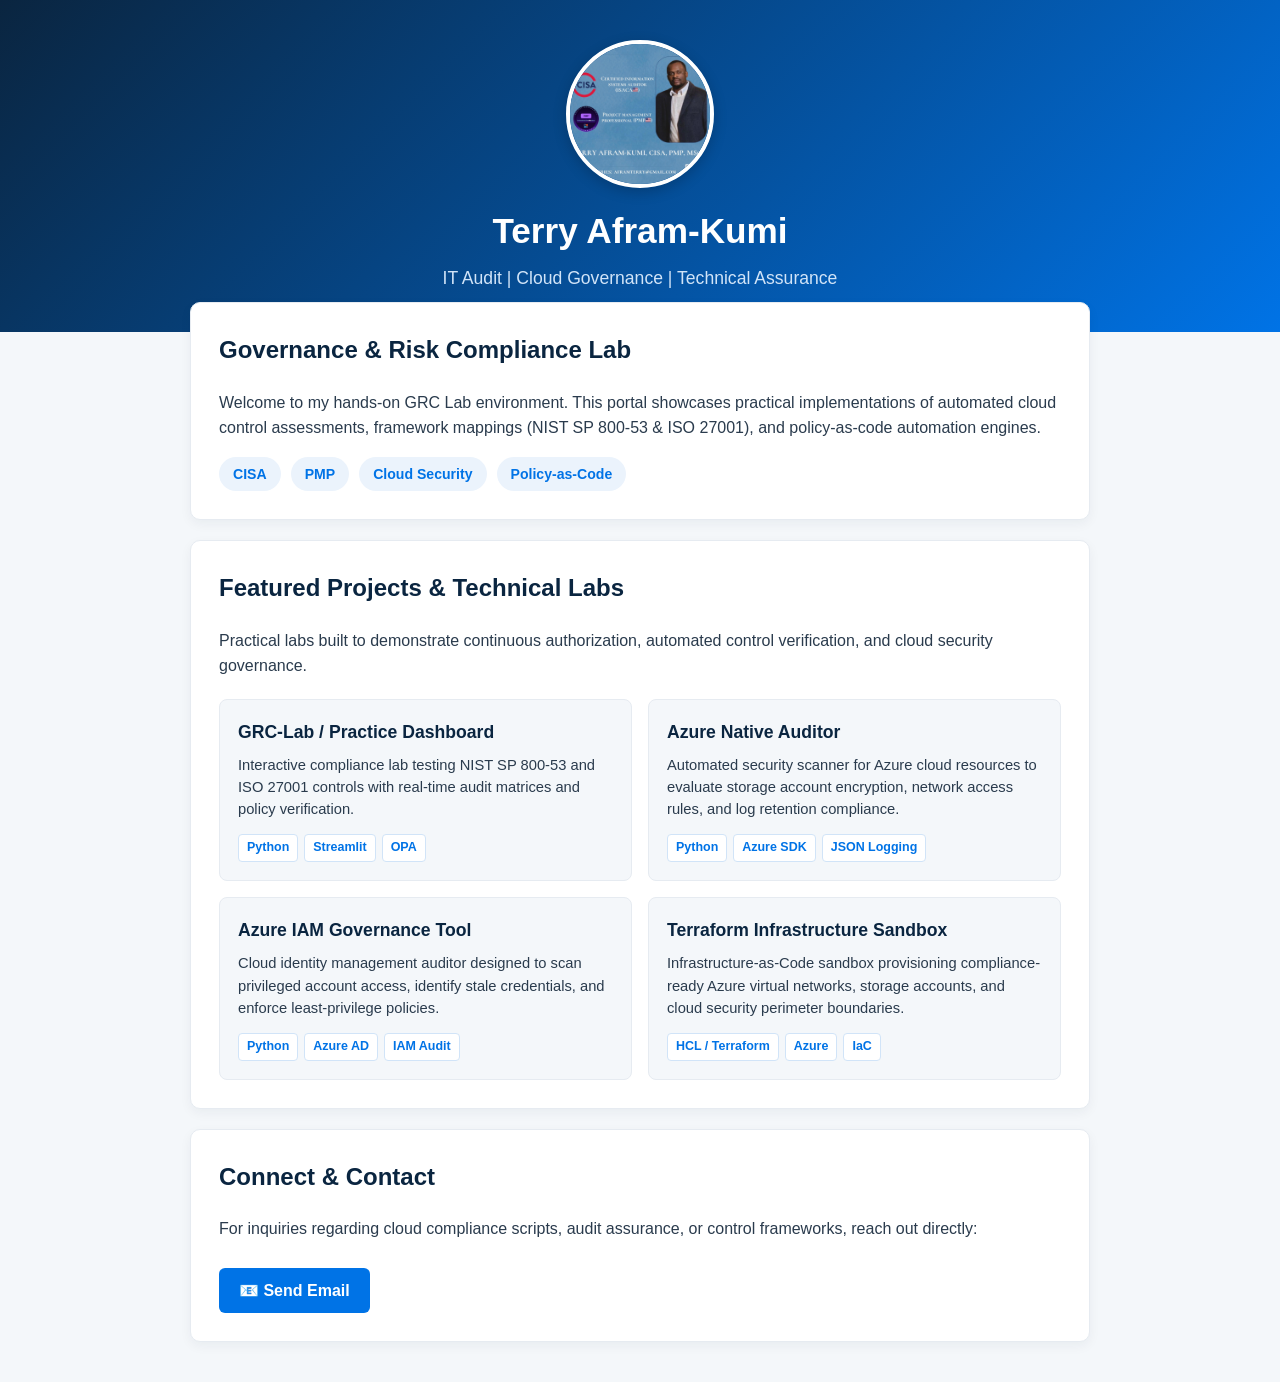
==== commit 857bb50f: "Publish updated HTML, CSS, and project cards live" ====
--- a/index.html
+++ b/index.html
@@ -16,10 +16,10 @@
 
     <div class="container">
         
-        <!-- About Section -->
+        <!-- Bio Card -->
         <div class="card">
             <h2>Governance & Risk Compliance Lab</h2>
-            <p>Welcome to the GRC Lab environment. This interactive portal demonstrates automated cloud control assessments, framework mappings (NIST SP 800-53 & ISO 27001), and continuous compliance monitoring workflows.</p>
+            <p>Welcome to my hands-on GRC Lab environment. This portal showcases practical implementations of automated cloud control assessments, framework mappings (NIST SP 800-53 & ISO 27001), and policy-as-code automation engines.</p>
             
             <div class="badge-container">
                 <span class="badge">CISA</span>
@@ -29,10 +29,60 @@
             </div>
         </div>
 
+        <!-- Highlighted Projects Card -->
+        <div class="card">
+            <h2>Featured Projects & Technical Labs</h2>
+            <p>Practical labs built to demonstrate continuous authorization, automated control verification, and cloud security governance.</p>
+
+            <div class="project-grid">
+                
+                <div class="project-card">
+                    <h3>GRC-Lab / Practice Dashboard</h3>
+                    <p>Interactive compliance lab testing NIST SP 800-53 and ISO 27001 controls with real-time audit matrices and policy verification.</p>
+                    <div class="tech-tags">
+                        <span>Python</span>
+                        <span>Streamlit</span>
+                        <span>OPA</span>
+                    </div>
+                </div>
+
+                <div class="project-card">
+                    <h3>Azure Native Auditor</h3>
+                    <p>Automated security scanner for Azure cloud resources to evaluate storage account encryption, network access rules, and log retention compliance.</p>
+                    <div class="tech-tags">
+                        <span>Python</span>
+                        <span>Azure SDK</span>
+                        <span>JSON Logging</span>
+                    </div>
+                </div>
+
+                <div class="project-card">
+                    <h3>Azure IAM Governance Tool</h3>
+                    <p>Cloud identity management auditor designed to scan privileged account access, identify stale credentials, and enforce least-privilege policies.</p>
+                    <div class="tech-tags">
+                        <span>Python</span>
+                        <span>Azure AD</span>
+                        <span>IAM Audit</span>
+                    </div>
+                </div>
+
+                <div class="project-card">
+                    <h3>Terraform Infrastructure Sandbox</h3>
+                    <p>Infrastructure-as-Code sandbox provisioning compliance-ready Azure virtual networks, storage accounts, and cloud security perimeter boundaries.</p>
+                    <div class="tech-tags">
+                        <span>HCL / Terraform</span>
+                        <span>Azure</span>
+                        <span>IaC</span>
+                    </div>
+                </div>
+
+            </div>
+        </div>
+
         <!-- Contact Section -->
         <div class="card">
             <h2>Connect & Contact</h2>
-            <p>For technical inquiries regarding compliance automation scripts, audit matrices, or system mappings, get in touch directly:</p>
+            <p>For inquiries regarding cloud compliance scripts, audit assurance, or control frameworks, reach out directly:</p>
             <a href="mailto:terryafram@gmail.com" class="email-btn">📧 Send Email</a>
         </div>
 
--- a/static/style.css
+++ b/static/style.css
@@ -79,3 +79,50 @@
   font-size: 0.88rem;
   font-weight: 600;
 }
+
+/* Project Grid & Card Layout */
+.project-grid {
+  display: grid;
+  grid-template-columns: repeat(auto-fit, minmax(280px, 1fr));
+  gap: 16px;
+  margin-top: 20px;
+}
+
+.project-card {
+  background: var(--light-blue-bg);
+  border: 1px solid var(--border-color);
+  border-radius: 8px;
+  padding: 18px;
+  display: flex;
+  flex-direction: column;
+  justify-content: space-between;
+}
+
+.project-card h3 {
+  margin: 0 0 8px;
+  font-size: 1.1rem;
+  color: var(--primary-blue);
+}
+
+.project-card p {
+  margin: 0 0 14px;
+  font-size: 0.92rem;
+  color: var(--text-dark);
+  line-height: 1.5;
+}
+
+.tech-tags {
+  display: flex;
+  gap: 6px;
+  flex-wrap: wrap;
+}
+
+.tech-tags span {
+  background: var(--card-bg);
+  border: 1px solid #D1E4F8;
+  color: var(--accent-blue);
+  font-size: 0.78rem;
+  font-weight: 600;
+  padding: 3px 8px;
+  border-radius: 4px;
+}
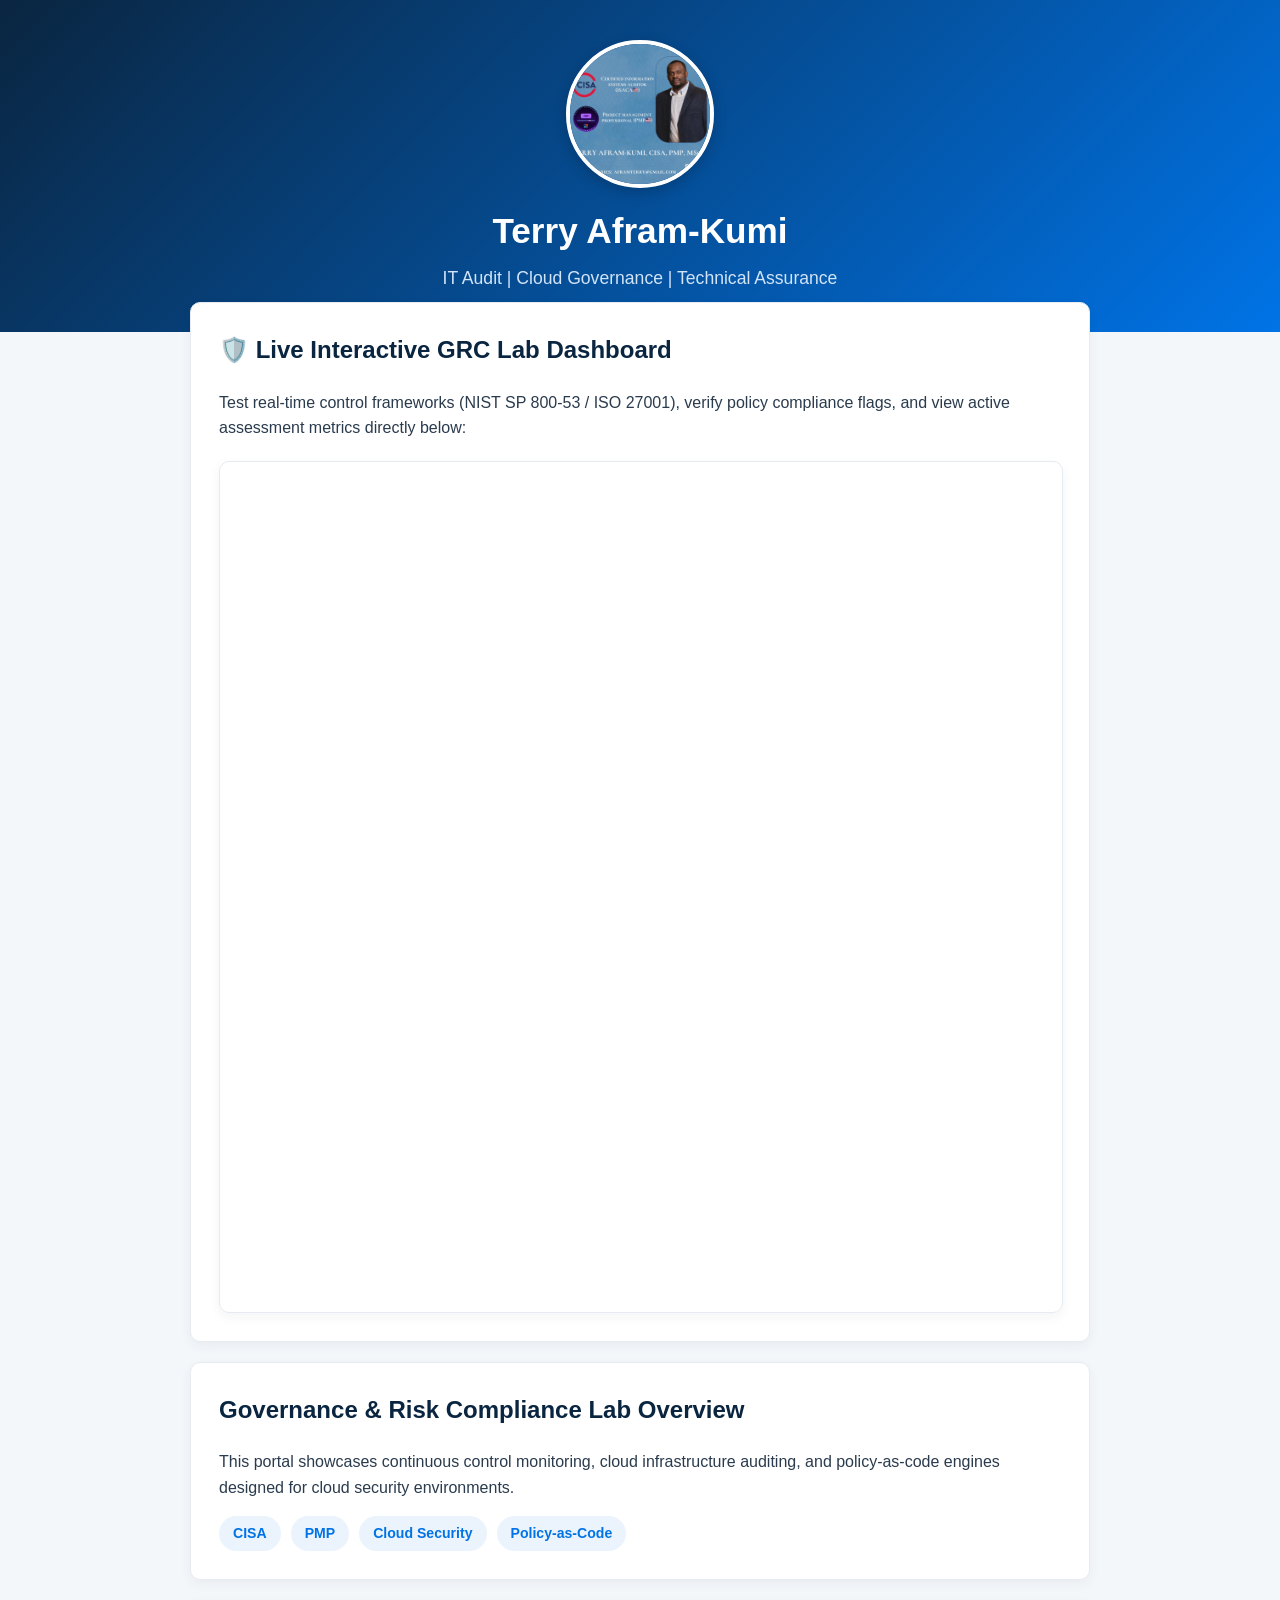
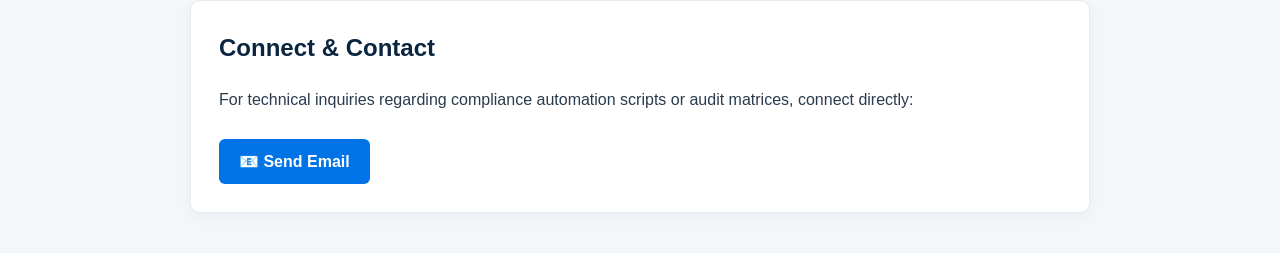
==== commit d963b4e1: "Embed live Streamlit dashboard into index.html for GitHub Pages" ====
--- a/index.html
+++ b/index.html
@@ -5,6 +5,22 @@
     <meta name="viewport" content="width=device-width, initial-scale=1.0">
     <title>GRC Lab & Compliance Engine</title>
     <link rel="stylesheet" href="static/style.css">
+    <style>
+        .dashboard-container {
+            width: 100%;
+            height: 850px;
+            border: 1px solid var(--border-color);
+            border-radius: 10px;
+            overflow: hidden;
+            box-shadow: 0 4px 12px rgba(10, 37, 64, 0.05);
+            margin-top: 20px;
+        }
+        iframe {
+            width: 100%;
+            height: 100%;
+            border: none;
+        }
+    </style>
 </head>
 <body>
 
@@ -16,10 +32,20 @@
 
     <div class="container">
         
-        <!-- Bio Card -->
+        <!-- Interactive Dashboard Card -->
         <div class="card">
-            <h2>Governance & Risk Compliance Lab</h2>
-            <p>Welcome to my hands-on GRC Lab environment. This portal showcases practical implementations of automated cloud control assessments, framework mappings (NIST SP 800-53 & ISO 27001), and policy-as-code automation engines.</p>
+            <h2>🛡️ Live Interactive GRC Lab Dashboard</h2>
+            <p>Test real-time control frameworks (NIST SP 800-53 / ISO 27001), verify policy compliance flags, and view active assessment metrics directly below:</p>
+            
+            <div class="dashboard-container">
+                <iframe src="https://grc-lab.onrender.com/?embed=true" title="GRC Lab Dashboard"></iframe>
+            </div>
+        </div>
+
+        <!-- Bio & Technical Overview -->
+        <div class="card">
+            <h2>Governance & Risk Compliance Lab Overview</h2>
+            <p>This portal showcases continuous control monitoring, cloud infrastructure auditing, and policy-as-code engines designed for cloud security environments.</p>
             
             <div class="badge-container">
                 <span class="badge">CISA</span>
@@ -29,60 +55,10 @@
             </div>
         </div>
 
-        <!-- Highlighted Projects Card -->
-        <div class="card">
-            <h2>Featured Projects & Technical Labs</h2>
-            <p>Practical labs built to demonstrate continuous authorization, automated control verification, and cloud security governance.</p>
-
-            <div class="project-grid">
-                
-                <div class="project-card">
-                    <h3>GRC-Lab / Practice Dashboard</h3>
-                    <p>Interactive compliance lab testing NIST SP 800-53 and ISO 27001 controls with real-time audit matrices and policy verification.</p>
-                    <div class="tech-tags">
-                        <span>Python</span>
-                        <span>Streamlit</span>
-                        <span>OPA</span>
-                    </div>
-                </div>
-
-                <div class="project-card">
-                    <h3>Azure Native Auditor</h3>
-                    <p>Automated security scanner for Azure cloud resources to evaluate storage account encryption, network access rules, and log retention compliance.</p>
-                    <div class="tech-tags">
-                        <span>Python</span>
-                        <span>Azure SDK</span>
-                        <span>JSON Logging</span>
-                    </div>
-                </div>
-
-                <div class="project-card">
-                    <h3>Azure IAM Governance Tool</h3>
-                    <p>Cloud identity management auditor designed to scan privileged account access, identify stale credentials, and enforce least-privilege policies.</p>
-                    <div class="tech-tags">
-                        <span>Python</span>
-                        <span>Azure AD</span>
-                        <span>IAM Audit</span>
-                    </div>
-                </div>
-
-                <div class="project-card">
-                    <h3>Terraform Infrastructure Sandbox</h3>
-                    <p>Infrastructure-as-Code sandbox provisioning compliance-ready Azure virtual networks, storage accounts, and cloud security perimeter boundaries.</p>
-                    <div class="tech-tags">
-                        <span>HCL / Terraform</span>
-                        <span>Azure</span>
-                        <span>IaC</span>
-                    </div>
-                </div>
-
-            </div>
-        </div>
-
-        <!-- Contact Section -->
+        <!-- Contact Card -->
         <div class="card">
             <h2>Connect & Contact</h2>
-            <p>For inquiries regarding cloud compliance scripts, audit assurance, or control frameworks, reach out directly:</p>
+            <p>For technical inquiries regarding compliance automation scripts or audit matrices, connect directly:</p>
             <a href="mailto:terryafram@gmail.com" class="email-btn">📧 Send Email</a>
         </div>
 
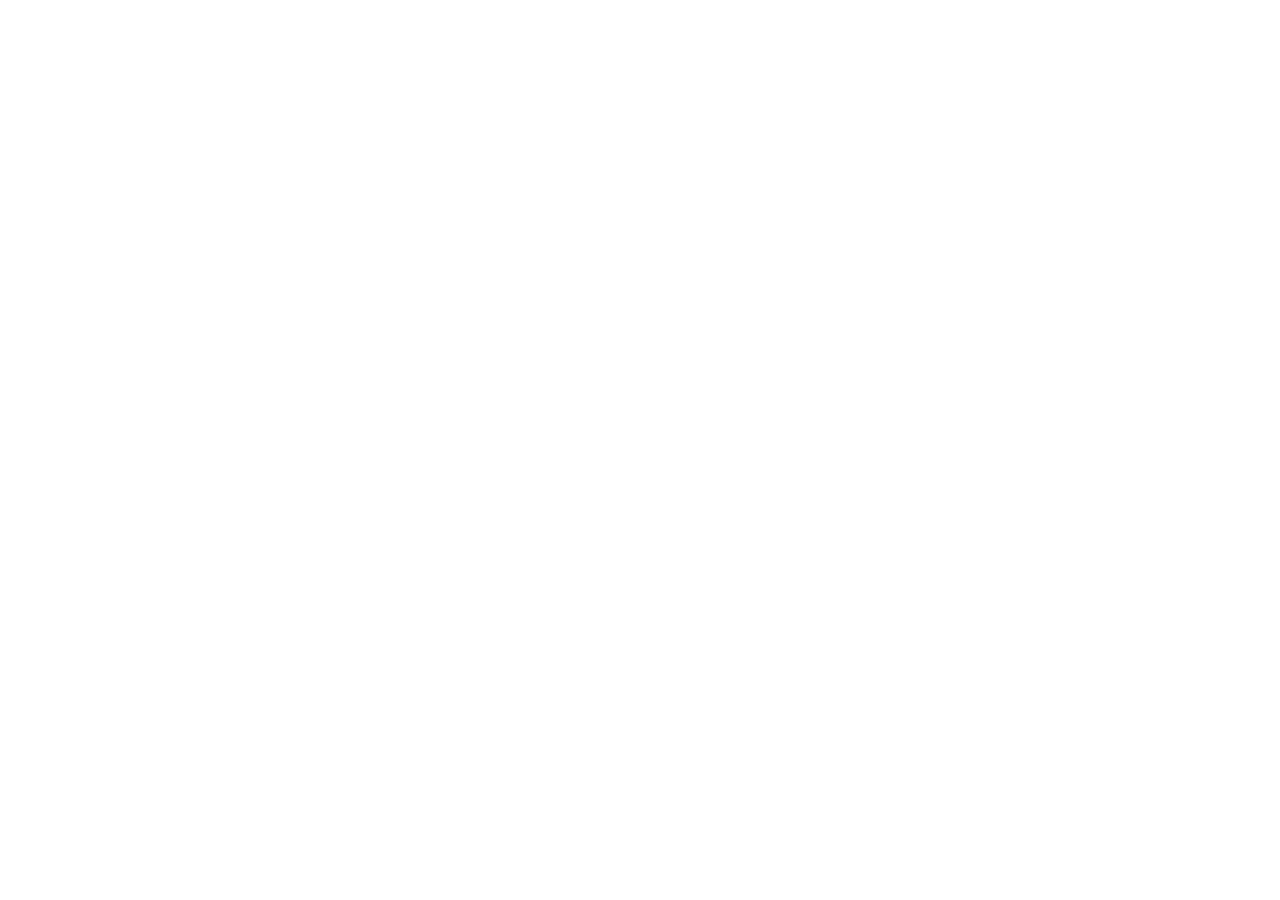
==== commit 611b4466: "Set up auto-redirect to Render dashboard" ====
--- a/index.html
+++ b/index.html
@@ -2,67 +2,10 @@
 <html lang="en">
 <head>
     <meta charset="UTF-8">
-    <meta name="viewport" content="width=device-width, initial-scale=1.0">
-    <title>GRC Lab & Compliance Engine</title>
-    <link rel="stylesheet" href="static/style.css">
-    <style>
-        .dashboard-container {
-            width: 100%;
-            height: 850px;
-            border: 1px solid var(--border-color);
-            border-radius: 10px;
-            overflow: hidden;
-            box-shadow: 0 4px 12px rgba(10, 37, 64, 0.05);
-            margin-top: 20px;
-        }
-        iframe {
-            width: 100%;
-            height: 100%;
-            border: none;
-        }
-    </style>
+    <meta http-equiv="refresh" content="0; url=https://grc-lab.onrender.com">
+    <title>Redirecting to GRC Lab Dashboard...</title>
 </head>
 <body>
-
-    <header>
-        <img src="static/picterry.jpeg" alt="Terry Afram-Kumi" class="profile-pic">
-        <h1>Terry Afram-Kumi</h1>
-        <p class="subtitle">IT Audit | Cloud Governance | Technical Assurance</p>
-    </header>
-
-    <div class="container">
-        
-        <!-- Interactive Dashboard Card -->
-        <div class="card">
-            <h2>🛡️ Live Interactive GRC Lab Dashboard</h2>
-            <p>Test real-time control frameworks (NIST SP 800-53 / ISO 27001), verify policy compliance flags, and view active assessment metrics directly below:</p>
-            
-            <div class="dashboard-container">
-                <iframe src="https://grc-lab.onrender.com/?embed=true" title="GRC Lab Dashboard"></iframe>
-            </div>
-        </div>
-
-        <!-- Bio & Technical Overview -->
-        <div class="card">
-            <h2>Governance & Risk Compliance Lab Overview</h2>
-            <p>This portal showcases continuous control monitoring, cloud infrastructure auditing, and policy-as-code engines designed for cloud security environments.</p>
-            
-            <div class="badge-container">
-                <span class="badge">CISA</span>
-                <span class="badge">PMP</span>
-                <span class="badge">Cloud Security</span>
-                <span class="badge">Policy-as-Code</span>
-            </div>
-        </div>
-
-        <!-- Contact Card -->
-        <div class="card">
-            <h2>Connect & Contact</h2>
-            <p>For technical inquiries regarding compliance automation scripts or audit matrices, connect directly:</p>
-            <a href="mailto:terryafram@gmail.com" class="email-btn">📧 Send Email</a>
-        </div>
-
-    </div>
-
+    <p>Redirecting to the GRC Lab Dashboard... If you are not redirected, <a href="https://grc-lab.onrender.com">click here</a>.</p>
 </body>
 </html>
